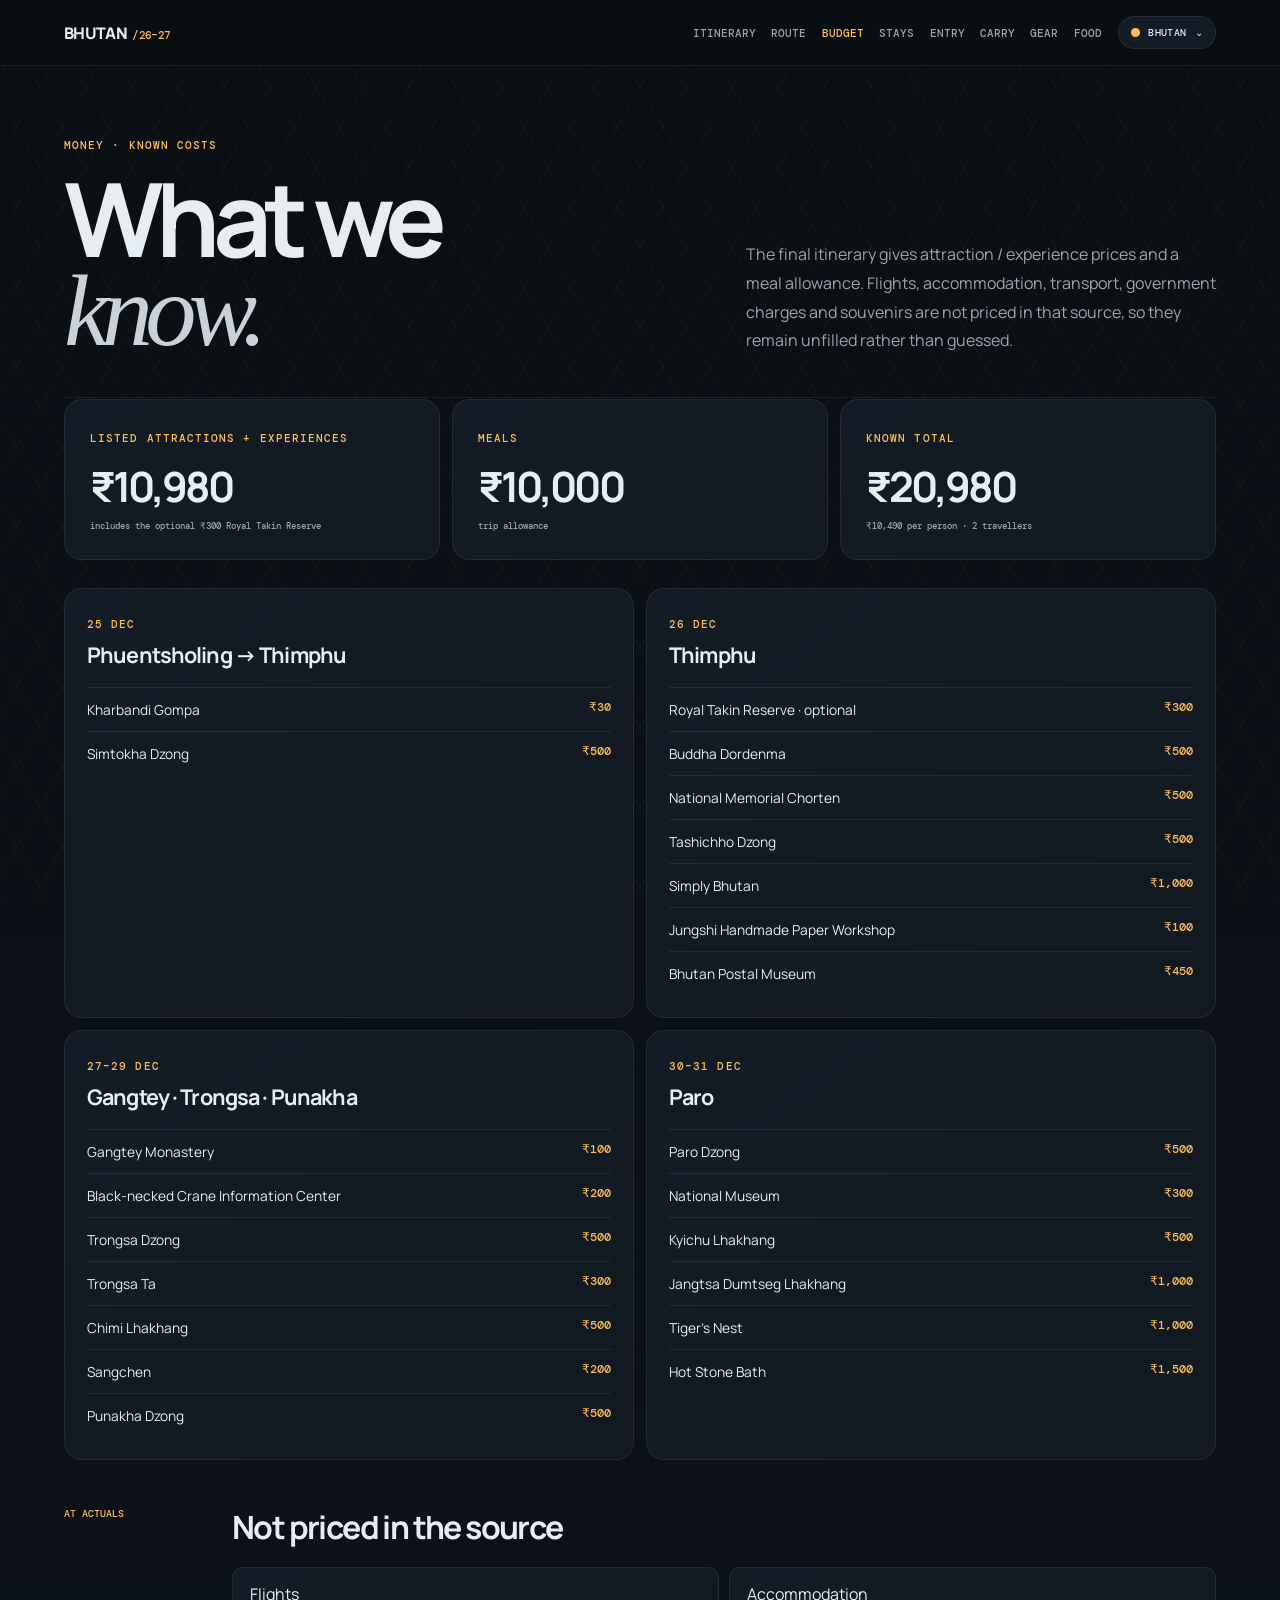
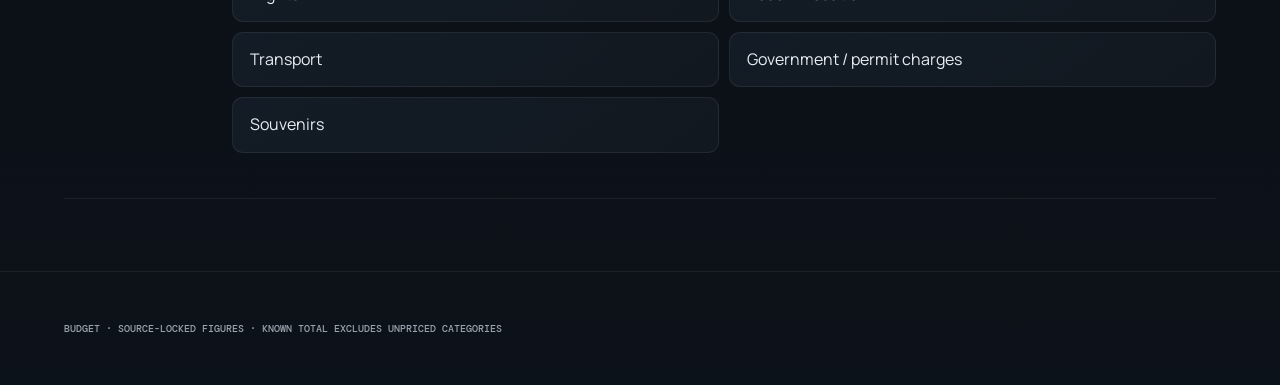
==== budget.html @ 04b207ae "Fix theme controller and consolidate palette styling" ====
<!doctype html><html lang="en"><head><meta charset="utf-8"><meta name="viewport" content="width=device-width,initial-scale=1"><meta name="theme-color" content="#0a0f14"><title>Budget · Bhutan</title><script>try{document.documentElement.dataset.theme=localStorage.getItem("bhutan-theme")||"bhutan"}catch(e){document.documentElement.dataset.theme="bhutan"}</script><link rel="stylesheet" href="styles.css?v=theme-fix-4">
</head>
<body><nav><a class="brand" href="index.html">BHUTAN<span>/26–27</span></a><div class="navlinks"><a href="itinerary.html">Itinerary</a><a href="route.html">Route</a><a class="active" href="budget.html">Budget</a><a href="stays.html">Stays</a><a href="permits.html">Entry</a><a href="packing.html">Carry</a><a href="gear.html">Gear</a><a href="food.html">Food</a></div><div class="theme-picker">
<button id="themeToggle" class="theme-toggle" type="button" aria-expanded="false" aria-haspopup="true" aria-controls="themeMenu"><span class="theme-dot" aria-hidden="true"></span><span id="themeLabel">Bhutan</span><span aria-hidden="true">⌄</span></button>
<div id="themeMenu" class="theme-menu" hidden>
<button class="theme-option" type="button" data-theme="bhutan" aria-pressed="true"><span class="theme-colors"><i style="background:#0a0f14"></i><i style="background:#131c26"></i><i style="background:#ffbd59"></i><i style="background:#c9d1d9"></i></span><span class="theme-option-copy"><b>Bhutan</b><small>Original charcoal · amber</small></span></button>
<button class="theme-option" type="button" data-theme="aurora" aria-pressed="false"><span class="theme-colors"><i style="background:#031517"></i><i style="background:#073b3a"></i><i style="background:#42f5d0"></i><i style="background:#78ffe2"></i></span><span class="theme-option-copy"><b>Aurora</b><small>Electric mint · luminous cyan</small></span></button>
<button class="theme-option" type="button" data-theme="forest" aria-pressed="false"><span class="theme-colors"><i style="background:#041309"></i><i style="background:#0a321c"></i><i style="background:#31ed8c"></i><i style="background:#71ffb2"></i></span><span class="theme-option-copy"><b>Forest</b><small>Emerald · vivid jade</small></span></button>
<button class="theme-option" type="button" data-theme="rose" aria-pressed="false"><span class="theme-colors"><i style="background:#160912"></i><i style="background:#321326"></i><i style="background:#ff78ad"></i><i style="background:#ff9fc5"></i></span><span class="theme-option-copy"><b>Rose</b><small>Deep plum · vibrant rose</small></span></button>
<button class="theme-option" type="button" data-theme="ocean" aria-pressed="false"><span class="theme-colors"><i style="background:#03101b"></i><i style="background:#07304a"></i><i style="background:#24d9ff"></i><i style="background:#5fe8ff"></i></span><span class="theme-option-copy"><b>Ocean</b><small>Deep blue · electric aqua</small></span></button>
<button class="theme-option" type="button" data-theme="graphite" aria-pressed="false"><span class="theme-colors"><i style="background:#0c0e11"></i><i style="background:#20242a"></i><i style="background:#e1e6ed"></i><i style="background:#aeb8c4"></i></span><span class="theme-option-copy"><b>Graphite</b><small>Silver monochrome · crisp</small></span></button>
</div></div></nav>
<main class="page-wrap"><header class="page-head"><div><div class="eyebrow">MONEY · KNOWN COSTS</div><h1>What we<br><i>know.</i></h1></div><p>The final itinerary gives attraction / experience prices and a meal allowance. Flights, accommodation, transport, government charges and souvenirs are not priced in that source, so they remain unfilled rather than guessed.</p></header>
<section class="cost-hero"><div><span class="tag">LISTED ATTRACTIONS + EXPERIENCES</span><strong>₹10,980</strong><small>includes the optional ₹300 Royal Takin Reserve</small></div><div><span class="tag">MEALS</span><strong>₹10,000</strong><small>trip allowance</small></div><div><span class="tag">KNOWN TOTAL</span><strong>₹20,980</strong><small>₹10,490 per person · 2 travellers</small></div></section>
<div class="cost-grid">
<article class="cost-group"><div class="cost-group-head"><span class="tag">25 DEC</span><h2>Phuentsholing → Thimphu</h2></div><div class="cost-row"><span>Kharbandi Gompa</span><b>₹30</b></div><div class="cost-row"><span>Simtokha Dzong</span><b>₹500</b></div></article>
<article class="cost-group"><div class="cost-group-head"><span class="tag">26 DEC</span><h2>Thimphu</h2></div><div class="cost-row"><span>Royal Takin Reserve · optional</span><b>₹300</b></div><div class="cost-row"><span>Buddha Dordenma</span><b>₹500</b></div><div class="cost-row"><span>National Memorial Chorten</span><b>₹500</b></div><div class="cost-row"><span>Tashichho Dzong</span><b>₹500</b></div><div class="cost-row"><span>Simply Bhutan</span><b>₹1,000</b></div><div class="cost-row"><span>Jungshi Handmade Paper Workshop</span><b>₹100</b></div><div class="cost-row"><span>Bhutan Postal Museum</span><b>₹450</b></div></article>
<article class="cost-group"><div class="cost-group-head"><span class="tag">27–29 DEC</span><h2>Gangtey · Trongsa · Punakha</h2></div><div class="cost-row"><span>Gangtey Monastery</span><b>₹100</b></div><div class="cost-row"><span>Black-necked Crane Information Center</span><b>₹200</b></div><div class="cost-row"><span>Trongsa Dzong</span><b>₹500</b></div><div class="cost-row"><span>Trongsa Ta</span><b>₹300</b></div><div class="cost-row"><span>Chimi Lhakhang</span><b>₹500</b></div><div class="cost-row"><span>Sangchen</span><b>₹200</b></div><div class="cost-row"><span>Punakha Dzong</span><b>₹500</b></div></article>
<article class="cost-group"><div class="cost-group-head"><span class="tag">30–31 DEC</span><h2>Paro</h2></div><div class="cost-row"><span>Paro Dzong</span><b>₹500</b></div><div class="cost-row"><span>National Museum</span><b>₹300</b></div><div class="cost-row"><span>Kyichu Lhakhang</span><b>₹500</b></div><div class="cost-row"><span>Jangtsa Dumtseg Lhakhang</span><b>₹1,000</b></div><div class="cost-row"><span>Tiger's Nest</span><b>₹1,000</b></div><div class="cost-row"><span>Hot Stone Bath</span><b>₹1,500</b></div></article>
</div>
<section class="day"><div class="dayno">AT ACTUALS</div><div><h2>Not priced in the source</h2><div class="items"><div class="item">Flights</div><div class="item">Accommodation</div><div class="item">Transport</div><div class="item">Government / permit charges</div><div class="item">Souvenirs</div></div></div></section>
</main><footer>BUDGET · SOURCE-LOCKED FIGURES · KNOWN TOTAL EXCLUDES UNPRICED CATEGORIES</footer><script src="theme.js?v=theme-fix-4"></script>
</body></html>
---- styles.css ----
@import url('https://fonts.googleapis.com/css2?family=DM+Mono:wght@400;500&family=Manrope:wght@400;500;600;700;800&display=swap');
:root{--bg:#0a0f14;--layer:#0f1620;--card:#131c26;--card2:#111820;--accent:#ffbd59;--accent-soft:rgba(255,189,89,.12);--text:#e6edf3;--muted:#9aa4af;--line:rgba(255,255,255,.07);--good:#64dc9f;--info:#64c8ff}
*{box-sizing:border-box}html{scroll-behavior:smooth}body{margin:0;color:var(--text);font-family:Manrope,system-ui,sans-serif;min-height:100vh;background:linear-gradient(180deg,#0a0f14 0%,#0c1219 100%);position:relative;overflow-x:hidden}body:before{content:"";position:fixed;inset:0;background-image:repeating-linear-gradient(60deg,rgba(255,189,89,.04) 0,rgba(255,189,89,.04) 1px,transparent 1px,transparent 40px),repeating-linear-gradient(-60deg,rgba(255,189,89,.04) 0,rgba(255,189,89,.04) 1px,transparent 1px,transparent 40px);pointer-events:none;z-index:0}
a{color:inherit;text-decoration:none}nav{position:sticky;top:0;z-index:20;height:66px;padding:0 5vw;display:flex;align-items:center;justify-content:space-between;background:rgba(10,15,20,.92);backdrop-filter:blur(16px);border-bottom:1px solid var(--line)}.brand{font-weight:800;letter-spacing:-.04em}.brand span{color:var(--accent);font:500 .68rem 'DM Mono';margin-left:5px}.navlinks{display:flex;gap:20px;font:500 .68rem 'DM Mono';text-transform:uppercase;color:var(--muted)}.navlinks a{transition:.2s}.navlinks a:hover,.navlinks a.active{color:var(--accent)}
main,footer{position:relative;z-index:1;max-width:1320px;margin:auto}.page-wrap{padding:72px 5vw}.eyebrow,.tag{font:500 .67rem 'DM Mono';letter-spacing:.1em;color:var(--accent);text-transform:uppercase}.page-head{display:flex;justify-content:space-between;gap:60px;align-items:end;padding-bottom:42px;margin-bottom:1px;border-bottom:1px solid var(--line)}.page-head h1{font-size:clamp(4rem,8vw,8.5rem);line-height:.86;letter-spacing:-.075em;margin:22px 0 0}.page-head h1 i{font-family:Georgia,serif;font-weight:400;color:#c9d1d9}.page-head p{max-width:470px;color:var(--muted);line-height:1.8;margin:0}
.home-hero{max-width:1320px;margin:auto;min-height:calc(100vh - 66px);padding:9vh 5vw 8vh;display:grid;grid-template-columns:minmax(0,1.1fr) minmax(330px,.65fr);align-items:center;gap:8vw}.home-hero h1{font-size:clamp(5rem,11vw,10.5rem);line-height:.84;letter-spacing:-.08em;margin:22px 0 28px}.home-hero h1 i{font-family:Georgia,serif;font-weight:400;color:#c9d1d9}.lede{max-width:700px;color:var(--muted);font-size:1.06rem;line-height:1.8}.actions{display:flex;gap:12px;margin:34px 0}.btn{display:inline-flex;align-items:center;justify-content:center;border:1px solid var(--line);padding:12px 17px;border-radius:99px;font:500 .68rem 'DM Mono';text-transform:uppercase;transition:.2s}.btn:hover{border-color:rgba(255,189,89,.55);color:var(--accent);box-shadow:0 0 25px rgba(255,189,89,.12)}.btn.primary{background:var(--accent);color:#0a0f14;border-color:var(--accent)}.stats{display:grid;grid-template-columns:repeat(4,1fr);border-top:1px solid var(--line);margin-top:54px}.stats div{padding:20px 10px 0 0}.stats b{display:block;font-size:1.8rem;letter-spacing:-.06em}.stats span{font:500 .58rem 'DM Mono';color:var(--muted)}.hero-card{background:linear-gradient(145deg,#131c26,#111820);border:1px solid var(--line);border-radius:22px;padding:25px;box-shadow:0 24px 70px rgba(0,0,0,.45);transform:rotate(1deg)}.hero-card-top,.hero-card-foot{display:flex;justify-content:space-between;color:var(--muted);font:500 .6rem 'DM Mono';letter-spacing:.08em}.hero-route{display:flex;align-items:center;gap:10px;margin:82px 0}.hero-node{width:76px;height:76px;border-radius:50%;display:grid;place-items:center;border:1px solid rgba(255,255,255,.12);background:#0e151d;color:var(--muted);font:500 .6rem 'DM Mono'}.hero-node.active{color:var(--accent);border-color:rgba(255,189,89,.65);box-shadow:0 0 0 8px var(--accent-soft),0 0 35px rgba(255,189,89,.08)}.hero-line{height:1px;background:var(--line);flex:1}.hero-card-foot{border-top:1px solid var(--line);padding-top:17px}
.home-dashboard{max-width:1320px;margin:auto;padding:8vh 5vw 10vh}.dash-intro{padding-bottom:28px;border-bottom:1px solid var(--line)}.dash-intro h2{font-size:clamp(3rem,6vw,6rem);line-height:.88;letter-spacing:-.07em;margin:18px 0 0}.dash-intro h2 i{font-family:Georgia,serif;font-weight:400;color:#c9d1d9}.dash-grid{display:grid;grid-template-columns:repeat(2,1fr);gap:10px;margin-top:10px}.dash-card{min-height:235px;padding:28px;background:linear-gradient(145deg,#131c26,#111820);border:1px solid var(--line);border-radius:18px;display:grid;grid-template-columns:40px 1fr 20px;gap:18px;transition:.3s}.dash-card.wide{grid-column:span 2;min-height:260px}.dash-card:hover{border-color:rgba(255,189,89,.55);box-shadow:0 0 25px rgba(255,189,89,.12),0 0 60px rgba(255,189,89,.05);transform:translateY(-3px)}.dash-index{font:500 .62rem 'DM Mono';color:var(--accent)}.dash-card h3{font-size:1.9rem;letter-spacing:-.05em;margin:12px 0 8px}.dash-card p{color:var(--muted);line-height:1.65;margin:0;max-width:560px}.dash-arrow{color:var(--muted)}.dash-card:hover .dash-arrow{color:var(--accent)}.home-fact{max-width:1320px;margin:0 auto 10vh;padding:38px 5vw;border-top:1px solid var(--line);border-bottom:1px solid var(--line);display:grid;grid-template-columns:1fr 1fr;gap:8vw;align-items:center}.home-fact h2{font-size:clamp(3rem,7vw,7rem);line-height:.88;letter-spacing:-.08em;margin:14px 0 0}.home-fact p{color:var(--muted);line-height:1.8}
.trip-ribbon{display:flex;align-items:center;gap:14px;padding:15px 0 17px;border-bottom:1px solid var(--line);font:500 .62rem 'DM Mono';color:#b6c0ca;letter-spacing:.1em}.trip-ribbon b{color:var(--accent)}.trip-ribbon em{margin-left:auto;color:#6f7b86;font-style:normal}.itinerary-day{display:grid;grid-template-columns:110px 1fr;gap:38px;padding:65px 0;border-bottom:1px solid var(--line)}.dayno{font:500 .65rem 'DM Mono';line-height:1.7;color:var(--accent);position:sticky;top:95px;height:max-content}.day-heading{display:flex;justify-content:space-between;gap:25px;align-items:flex-start;margin-bottom:25px}.day-heading h2{font-size:clamp(2.15rem,4vw,4.1rem);line-height:.92;letter-spacing:-.065em;margin:0 0 12px}.route-line{color:var(--muted);font:500 .66rem 'DM Mono';line-height:1.6}.day-marker{width:48px;height:48px;border:1px solid rgba(255,189,89,.35);border-radius:50%;display:grid;place-items:center;color:var(--accent);font:500 .62rem 'DM Mono';flex:none;background:#0e151d}.day-grid{display:grid;grid-template-columns:repeat(3,minmax(0,1fr));gap:10px}.story-card{min-height:145px;padding:20px;background:linear-gradient(145deg,#131c26,#111820);border:1px solid var(--line);border-radius:14px;transition:.25s;cursor:pointer}.story-card:hover,.story-card.is-open{border-color:rgba(255,189,89,.55);box-shadow:0 0 25px rgba(255,189,89,.12);transform:translateY(-3px)}.story-card.highlight{box-shadow:inset 0 2px 0 rgba(255,189,89,.2)}.story-top{display:flex;justify-content:space-between;gap:10px;align-items:center}.story-index{font:500 .56rem 'DM Mono';color:var(--accent)}.story-type{font:500 .52rem 'DM Mono';padding:4px 7px;border:1px solid rgba(255,255,255,.09);border-radius:99px;color:var(--muted)}.story-card h3{font-size:1rem;line-height:1.4;letter-spacing:-.02em;margin:27px 0 0;max-width:88%}.story-card:after{content:"+";float:right;margin-top:-18px;color:#64717d;font:500 .8rem 'DM Mono'}.story-card.is-open:after{content:"−";color:var(--accent)}
.story-card.is-open{background:linear-gradient(145deg,#182330,#111820)}.story-card.is-open h3{color:var(--accent)}
.map-shell{position:relative;overflow:hidden;border:1px solid var(--line);border-radius:20px;background:#0e151d;box-shadow:0 25px 70px rgba(0,0,0,.45)}#trip-map{height:650px}.map-legend{position:absolute;z-index:1000;top:14px;right:14px;display:flex;gap:13px;flex-wrap:wrap;padding:10px 12px;border:1px solid var(--line);border-radius:12px;background:rgba(10,15,20,.9);backdrop-filter:blur(10px);font:500 .6rem 'DM Mono'}.legend-dot{display:inline-block;width:8px;height:8px;border-radius:50%;margin-right:6px}.route-dot{background:var(--accent)}.india-dot{background:#ff9664}.bhutan-dot{background:#64c8ff}.map-note{margin:12px 0 34px;color:#71808d;font:500 .59rem 'DM Mono';line-height:1.7}.route-summary{padding:25px 0;border-top:1px solid var(--line)}.summary-kicker{font:500 .64rem 'DM Mono';color:var(--accent);letter-spacing:.1em;margin-bottom:11px}.summary-line{font-size:1.08rem;line-height:1.8;color:#cbd4dc}.leaflet-container{font-family:Manrope,system-ui,sans-serif}.leaflet-popup-content-wrapper,.leaflet-popup-tip{background:#131c26;color:var(--text);border:1px solid var(--line)}.leaflet-popup-content{margin:13px 15px;min-width:180px}.popup-day{color:var(--accent);font:500 .57rem 'DM Mono';margin-bottom:5px}.popup p{color:var(--muted);font-size:.75rem;line-height:1.45;margin:7px 0 0}.marker-pin{width:34px;height:34px;border-radius:50%;display:grid;place-items:center;border:2px solid #0a0f14;box-shadow:0 5px 16px rgba(0,0,0,.45);font:800 .62rem 'DM Mono'}.marker-india{background:#ff9664;color:#0a0f14}.marker-bhutan{background:var(--accent);color:#0a0f14}
.stay-grid{display:grid;grid-template-columns:repeat(2,1fr);gap:12px;margin-bottom:24px}.stay-card{padding:25px;background:linear-gradient(145deg,#131c26,#111820);border:1px solid var(--line);border-radius:18px;transition:.25s}.stay-card:hover{border-color:rgba(255,189,89,.55);box-shadow:0 0 25px rgba(255,189,89,.1)}.stay-head{display:flex;justify-content:space-between;color:var(--muted);font:500 .6rem 'DM Mono'}.stay-head span{color:var(--accent)}.stay-date{margin-top:40px;color:#70808c;font:500 .63rem 'DM Mono'}.stay-card h2{font-size:1.65rem;letter-spacing:-.04em;margin:9px 0 5px}.stay-card p{color:var(--muted);margin:0}.notice{padding:20px 22px;background:linear-gradient(145deg,#131c26,#111820);border:1px solid var(--line);border-radius:15px;color:var(--muted);line-height:1.7}.notice strong{color:var(--text)}
.food-grid{display:grid;grid-template-columns:repeat(4,1fr);gap:12px}.food-card{padding:22px;background:linear-gradient(145deg,#131c26,#111820);border:1px solid var(--line);border-radius:15px;min-height:160px;transition:.25s}.food-card:hover{border-color:rgba(255,189,89,.55);box-shadow:0 0 25px rgba(255,189,89,.1);transform:translateY(-2px)}.food-card h3{font-size:1.15rem;margin:34px 0 8px}.food-card p{color:var(--muted);line-height:1.5;margin:0}.day{display:grid;grid-template-columns:130px 1fr;gap:38px;padding:45px 0;border-bottom:1px solid var(--line)}.day h2{font-size:2rem;letter-spacing:-.05em;margin:0 0 18px}.items{display:grid;grid-template-columns:repeat(2,1fr);gap:10px}.item{padding:15px 17px;border:1px solid var(--line);background:linear-gradient(145deg,#131c26,#111820);border-radius:11px;color:#cdd5dd;line-height:1.45}.empty{padding:72px 30px;text-align:center;background:linear-gradient(145deg,#131c26,#111820);border:1px dashed rgba(255,255,255,.13);border-radius:18px}.empty h2{font-size:2.15rem;letter-spacing:-.05em;margin:13px 0}.empty p{color:var(--muted);line-height:1.7;max-width:520px;margin:auto}
footer{padding:50px 5vw;border-top:1px solid var(--line);color:#63707b;font:500 .6rem 'DM Mono'}
@media(max-width:980px){.home-hero{grid-template-columns:1fr}.hero-card{max-width:620px;width:100%;margin:auto}.day-grid{grid-template-columns:repeat(2,1fr)}.food-grid{grid-template-columns:repeat(2,1fr)}}
@media(max-width:760px){nav{height:60px;gap:14px}.navlinks{display:flex;gap:14px;flex:1;min-width:0;max-width:65vw;overflow-x:auto;white-space:nowrap;scrollbar-width:none;padding-bottom:4px}.navlinks::-webkit-scrollbar{display:none}.page-wrap{padding:52px 5vw}.page-head{display:block;padding-bottom:32px}.page-head p{margin-top:25px}.page-head h1{font-size:4rem}.home-hero{padding:7vh 5vw}.home-hero h1{font-size:4.6rem}.stats{grid-template-columns:repeat(2,1fr)}.hero-route{margin:60px 0}.hero-node{width:60px;height:60px}.dash-grid{grid-template-columns:1fr}.dash-card.wide{grid-column:auto}.home-fact{grid-template-columns:1fr;gap:25px}.trip-ribbon{flex-wrap:wrap}.trip-ribbon em{width:100%;margin-left:0}.itinerary-day,.day{grid-template-columns:1fr;gap:15px;padding:45px 0}.dayno{position:static}.day-grid,.items,.stay-grid,.food-grid{grid-template-columns:1fr}.day-heading h2{font-size:2.45rem}.map-shell{border-radius:15px}#trip-map{height:480px}.map-legend{left:12px;right:12px;top:12px}.story-card{min-height:130px}.story-card h3{font-size:1.02rem}.home-fact h2{font-size:3.5rem}}

.cost-hero{display:grid;grid-template-columns:repeat(3,1fr);gap:12px;margin:0 0 28px}.cost-hero>div{padding:25px;background:linear-gradient(145deg,#131c26,#111820);border:1px solid var(--line);border-radius:18px}.cost-hero strong{display:block;font-size:2.6rem;letter-spacing:-.07em;margin:11px 0 5px}.cost-hero small{display:block;font:500 .58rem 'DM Mono';color:var(--muted);line-height:1.6}.cost-grid{display:grid;grid-template-columns:repeat(2,1fr);gap:12px}.cost-group{background:linear-gradient(145deg,#131c26,#111820);border:1px solid var(--line);border-radius:18px;padding:22px}.cost-group-head h2{font-size:1.35rem;letter-spacing:-.04em;margin:7px 0 18px}.cost-row{display:flex;justify-content:space-between;gap:18px;padding:12px 0;border-top:1px solid rgba(255,255,255,.06);font-size:.86rem}.cost-row b{font:500 .72rem 'DM Mono';color:var(--accent);white-space:nowrap}.countdown{margin-top:25px;padding:17px 18px;border:1px solid rgba(255,189,89,.18);background:var(--accent-soft);border-radius:14px;max-width:520px}.countdown b{font-size:1.35rem;letter-spacing:-.04em}.countdown span{display:block;margin-top:4px;color:var(--muted);font:500 .58rem 'DM Mono';letter-spacing:.08em}@media(max-width:900px){.cost-hero{grid-template-columns:1fr}.cost-grid{grid-template-columns:1fr}}

/* Shared Attendance Tracker-inspired palette system */
:root{--layer:#0f1620;--card:#131c26;--card2:#111820;--pattern:rgba(255,189,89,.04);--nav-bg:rgba(10,15,20,.92);--heading-muted:#c9d1d9;--node-bg:#0e151d;--on-accent:#0a0f14;--accent-border:rgba(255,189,89,.5);--page-bg:linear-gradient(180deg,#0a0f14 0%,#0c1219 100%)}
    html{background:var(--bg)}body{background:var(--page-bg);color:var(--text)}
    body:before{background-image:repeating-linear-gradient(60deg,var(--pattern) 0,var(--pattern) 1px,transparent 1px,transparent 40px),repeating-linear-gradient(-60deg,var(--pattern) 0,var(--pattern) 1px,transparent 1px,transparent 40px)}
    nav{background:var(--nav-bg);border-bottom-color:var(--line);gap:clamp(10px,1.3vw,20px)}
    .navlinks{margin-left:auto;gap:clamp(10px,1.2vw,18px);flex:0 1 auto;min-width:0}
    .page-head h1 i,.home-hero h1 i,.dash-intro h2 i{color:var(--heading-muted)}
    .hero-card,.dash-card,.story-card,.stay-card,.food-card,.cost-group,.cost-hero>div,.gear-group,.progress-wrap,.item,.notice,.empty{background:linear-gradient(145deg,var(--card),var(--card2));border-color:var(--line);color:var(--text)}
    .story-card.is-open{background:linear-gradient(145deg,var(--card),var(--card2))}
    .hero-card-top,.hero-card-foot,.trip-ribbon{color:var(--muted)}
    .hero-card-foot,.trip-ribbon,.day,.itinerary-day,.page-head,.dash-intro,.home-fact,.route-summary,.stats{border-color:var(--line)}
    .hero-node{background:var(--node-bg);border-color:var(--line);color:var(--muted)}
    .hero-node.active{color:var(--accent);border-color:var(--accent);box-shadow:0 0 0 8px var(--accent-soft),0 0 35px var(--accent-soft)}
    .day-marker{background:var(--card);border-color:var(--line);color:var(--accent)}
    .btn.primary{background:var(--accent);color:var(--on-accent);border-color:var(--accent)}
    .btn:hover{border-color:var(--accent-border);color:var(--accent);box-shadow:0 0 25px var(--accent-soft)}
    .dash-card:hover,.story-card:hover,.story-card.is-open,.stay-card:hover,.food-card:hover{border-color:var(--accent-border);box-shadow:0 0 25px var(--accent-soft)}
    .story-card.is-open h3{color:var(--accent)}.story-type{border-color:var(--line);color:var(--muted)}
    .empty{border-color:var(--accent-border)}.gear-note{border-color:var(--accent-border);background:var(--accent-soft);color:var(--muted)}
    .gear-note strong,.notice strong{color:var(--text)}.progress-fill{background:var(--accent)}
    .map-note,footer{color:var(--muted)}
    .leaflet-popup-content-wrapper,.leaflet-popup-tip{background:var(--card);color:var(--text);border-color:var(--line)}
    .leaflet-popup-content{color:var(--text)}.gear-row input:checked{background:var(--accent);border-color:var(--accent)}.gear-row input:checked:after{color:var(--on-accent)}
    .theme-picker{position:relative;z-index:30;flex:0 0 auto}
    .theme-toggle{display:flex;align-items:center;gap:8px;border:1px solid var(--line);border-radius:99px;padding:9px 12px;background:var(--card);color:var(--text);font:500 .62rem 'DM Mono';letter-spacing:.04em;text-transform:uppercase;cursor:pointer;white-space:nowrap;transition:border-color .2s,background .2s}
    .theme-toggle:hover,.theme-toggle[aria-expanded="true"]{border-color:var(--accent-border);background:var(--card2)}
    .theme-dot{width:9px;height:9px;flex:0 0 auto;border-radius:50%;background:var(--accent);box-shadow:0 0 10px var(--accent-soft)}
    .theme-menu{position:absolute;right:0;top:calc(100% + 9px);z-index:50;width:285px;padding:8px;background:var(--layer);border:1px solid var(--line);border-radius:16px;box-shadow:0 18px 55px rgba(0,0,0,.42)}
    .theme-menu[hidden]{display:none}
    .theme-option{appearance:none;-webkit-appearance:none;width:100%;display:flex;align-items:center;gap:11px;text-align:left;background:transparent;border:0;color:var(--text);padding:10px;border-radius:11px;cursor:pointer;font:inherit;transition:background .2s}
    .theme-option:hover,.theme-option[aria-pressed="true"]{background:var(--card2)}
    .theme-colors{display:flex;gap:4px;flex:0 0 auto}.theme-colors i{width:17px;height:17px;border-radius:5px;display:block}
    .theme-option-copy{display:block;min-width:0}.theme-option b{display:block;font-size:.78rem}.theme-option small{display:block;color:var(--muted);font-size:.65rem;line-height:1.4;margin-top:3px}
    html[data-theme="bhutan"]{--bg:#0a0f14;--layer:#0f1620;--card:#131c26;--card2:#111820;--accent:#ffbd59;--accent-soft:rgba(255,189,89,.12);--text:#e6edf3;--muted:#9aa4af;--line:rgba(255,255,255,.07);--pattern:rgba(255,189,89,.04);--nav-bg:rgba(10,15,20,.92);--heading-muted:#c9d1d9;--node-bg:#0e151d;--on-accent:#0a0f14;--accent-border:rgba(255,189,89,.5);--page-bg:linear-gradient(180deg,#0a0f14 0%,#0c1219 100%)}
    html[data-theme="aurora"]{--bg:#031517;--layer:#062423;--card:#073b3a;--card2:#0a302f;--accent:#42f5d0;--accent-soft:rgba(66,245,208,.13);--text:#effffb;--muted:#8df3dc;--line:rgba(66,245,208,.16);--pattern:rgba(66,245,208,.045);--nav-bg:rgba(3,21,23,.93);--heading-muted:#b9fff2;--node-bg:#052b2a;--on-accent:#03231e;--accent-border:rgba(66,245,208,.55);--page-bg:linear-gradient(180deg,#031517 0%,#061e20 100%)}
    html[data-theme="forest"]{--bg:#041309;--layer:#071e12;--card:#0a321c;--card2:#0b2818;--accent:#31ed8c;--accent-soft:rgba(49,237,140,.13);--text:#edfff5;--muted:#8fe8bb;--line:rgba(113,255,178,.15);--pattern:rgba(113,255,178,.04);--nav-bg:rgba(4,19,9,.94);--heading-muted:#c4f4d5;--node-bg:#062012;--on-accent:#032012;--accent-border:rgba(49,237,140,.52);--page-bg:linear-gradient(180deg,#041309 0%,#091b10 100%)}
    html[data-theme="rose"]{--bg:#160912;--layer:#24101c;--card:#321326;--card2:#28101f;--accent:#ff78ad;--accent-soft:rgba(255,120,173,.13);--text:#fff0f6;--muted:#e8a8c2;--line:rgba(255,120,173,.17);--pattern:rgba(255,120,173,.04);--nav-bg:rgba(22,9,18,.94);--heading-muted:#ffd2e3;--node-bg:#210d19;--on-accent:#300e22;--accent-border:rgba(255,120,173,.52);--page-bg:linear-gradient(180deg,#160912 0%,#21101c 100%)}
    html[data-theme="ocean"]{--bg:#03101b;--layer:#061e2d;--card:#07304a;--card2:#09283d;--accent:#24d9ff;--accent-soft:rgba(36,217,255,.13);--text:#eefcff;--muted:#8fe9f8;--line:rgba(36,217,255,.17);--pattern:rgba(36,217,255,.04);--nav-bg:rgba(3,16,27,.94);--heading-muted:#bfefff;--node-bg:#041a29;--on-accent:#032033;--accent-border:rgba(36,217,255,.52);--page-bg:linear-gradient(180deg,#03101b 0%,#071d2d 100%)}
    html[data-theme="graphite"]{--bg:#0c0e11;--layer:#181b20;--card:#20242a;--card2:#1a1d22;--accent:#e1e6ed;--accent-soft:rgba(225,230,237,.10);--text:#f0f2f5;--muted:#aeb8c4;--line:rgba(225,230,237,.12);--pattern:rgba(225,230,237,.025);--nav-bg:rgba(12,14,17,.95);--heading-muted:#d0d5dc;--node-bg:#15181d;--on-accent:#111419;--accent-border:rgba(225,230,237,.45);--page-bg:linear-gradient(180deg,#0c0e11 0%,#14171c 100%)}
    @media(min-width:761px) and (max-width:1050px){nav{padding-left:3vw;padding-right:3vw;gap:11px}.navlinks{gap:10px;font-size:.58rem}.theme-toggle{padding:8px 9px}}
    @media(max-width:760px){nav{height:auto;min-height:60px;display:grid;grid-template-columns:minmax(0,1fr) auto;grid-template-rows:auto auto;align-content:center;gap:10px 12px;padding:11px 5vw}nav .brand{grid-row:1;grid-column:1;align-self:center}nav .theme-picker{grid-row:1;grid-column:2}nav .navlinks{grid-row:2;grid-column:1/-1;display:flex;gap:15px;width:100%;max-width:none;min-width:0;overflow-x:auto;white-space:nowrap;scrollbar-width:none;padding:2px 0 3px;margin:0;font-size:.58rem}nav .navlinks::-webkit-scrollbar{display:none}.theme-toggle{padding:8px 10px;font-size:.58rem}.theme-menu{right:0;width:min(285px,calc(100vw - 28px))}}
    @media(prefers-reduced-motion:reduce){.theme-toggle,.theme-option{transition:none!important}}
/* Surface polish to consistently mirror the Attendance Tracker cards */
.home-dashboard,.home-fact,.home-hero,.page-wrap{isolation:isolate}
.hero-card,.dash-card,.story-card,.stay-card,.food-card,.cost-group,.cost-hero>div,.gear-group,.progress-wrap,.item,.notice,.empty,.map-shell{
  background:linear-gradient(145deg,var(--card),var(--card2));
  border-color:var(--line);
  color:var(--text);
}
.story-card.is-open{background:linear-gradient(145deg,var(--card),var(--card2))}
.cost-row,.item,.gear-detail,.story-type{border-color:var(--line)}
.story-card:hover,.story-card.is-open,.dash-card:hover,.stay-card:hover,.food-card:hover{
  border-color:var(--accent-border);
  box-shadow:0 0 25px var(--accent-soft);
}
@media(prefers-reduced-motion:reduce){*{scroll-behavior:auto!important;transition:none!important}}
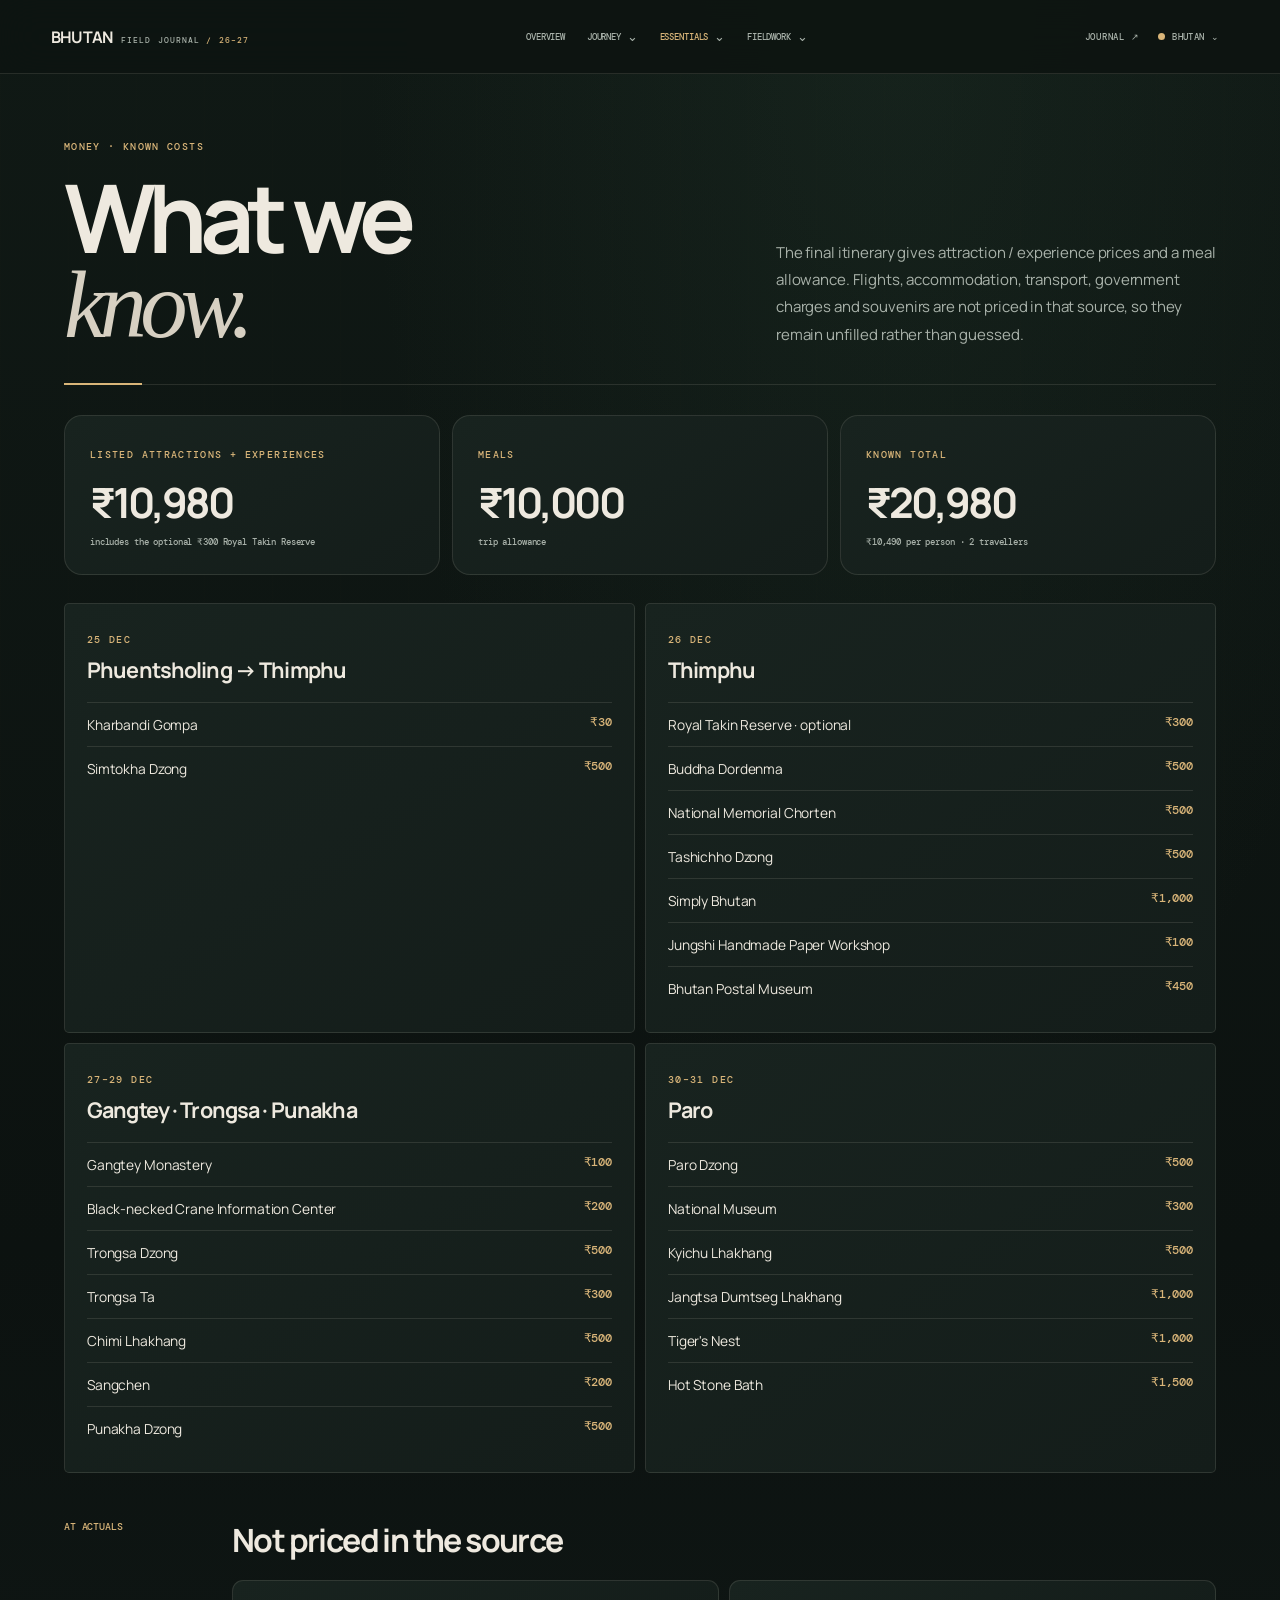
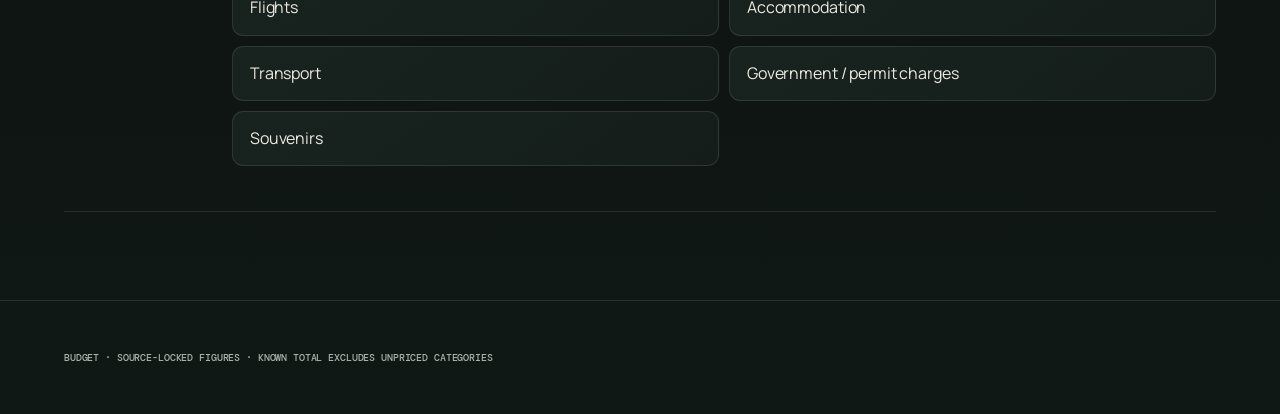
==== commit 49dd1fb3: "Refresh shared assets across all pages" ====
--- a/budget.html
+++ b/budget.html
@@ -1,15 +1,15 @@
-<!doctype html><html lang="en"><head><meta charset="utf-8"><meta name="viewport" content="width=device-width,initial-scale=1"><meta name="theme-color" content="#0a0f14"><title>Budget · Bhutan</title><script>try{document.documentElement.dataset.theme=localStorage.getItem("bhutan-theme")||"bhutan"}catch(e){document.documentElement.dataset.theme="bhutan"}</script><link rel="stylesheet" href="styles.css?v=theme-fix-4">
+<!doctype html><html lang="en"><head><meta charset="utf-8"><meta name="viewport" content="width=device-width,initial-scale=1"><meta name="theme-color" content="#0a0f14"><title>Budget · Bhutan</title><script>try{document.documentElement.dataset.theme=localStorage.getItem("bhutan-theme")||"bhutan"}catch(e){document.documentElement.dataset.theme="bhutan"}</script><link rel="stylesheet" href="styles.css?v=field-journal-1">
 </head>
-<body><nav><a class="brand" href="index.html">BHUTAN<span>/26–27</span></a><div class="navlinks"><a href="itinerary.html">Itinerary</a><a href="route.html">Route</a><a class="active" href="budget.html">Budget</a><a href="stays.html">Stays</a><a href="permits.html">Entry</a><a href="packing.html">Carry</a><a href="gear.html">Gear</a><a href="food.html">Food</a></div><div class="theme-picker">
-<button id="themeToggle" class="theme-toggle" type="button" aria-expanded="false" aria-haspopup="true" aria-controls="themeMenu"><span class="theme-dot" aria-hidden="true"></span><span id="themeLabel">Bhutan</span><span aria-hidden="true">⌄</span></button>
-<div id="themeMenu" class="theme-menu" hidden>
+<body><nav><a class="brand" href="index.html">BHUTAN<span>/26–27</span></a><div class="navlinks"><a href="itinerary.html">Itinerary</a><a href="route.html">Route</a><a class="active" href="budget.html">Budget</a><a href="stays.html">Stays</a><a href="permits.html">Entry</a><a href="packing.html">Carry</a><a href="gear.html">Gear</a><a href="food.html">Food</a></div><details id="themePicker" class="theme-picker">
+<summary id="themeToggle" class="theme-toggle" aria-expanded="false" aria-controls="themeMenu"><span class="theme-dot" aria-hidden="true"></span><span id="themeLabel">Bhutan</span><span aria-hidden="true">⌄</span></summary>
+<div id="themeMenu" class="theme-menu">
 <button class="theme-option" type="button" data-theme="bhutan" aria-pressed="true"><span class="theme-colors"><i style="background:#0a0f14"></i><i style="background:#131c26"></i><i style="background:#ffbd59"></i><i style="background:#c9d1d9"></i></span><span class="theme-option-copy"><b>Bhutan</b><small>Original charcoal · amber</small></span></button>
 <button class="theme-option" type="button" data-theme="aurora" aria-pressed="false"><span class="theme-colors"><i style="background:#031517"></i><i style="background:#073b3a"></i><i style="background:#42f5d0"></i><i style="background:#78ffe2"></i></span><span class="theme-option-copy"><b>Aurora</b><small>Electric mint · luminous cyan</small></span></button>
 <button class="theme-option" type="button" data-theme="forest" aria-pressed="false"><span class="theme-colors"><i style="background:#041309"></i><i style="background:#0a321c"></i><i style="background:#31ed8c"></i><i style="background:#71ffb2"></i></span><span class="theme-option-copy"><b>Forest</b><small>Emerald · vivid jade</small></span></button>
 <button class="theme-option" type="button" data-theme="rose" aria-pressed="false"><span class="theme-colors"><i style="background:#160912"></i><i style="background:#321326"></i><i style="background:#ff78ad"></i><i style="background:#ff9fc5"></i></span><span class="theme-option-copy"><b>Rose</b><small>Deep plum · vibrant rose</small></span></button>
 <button class="theme-option" type="button" data-theme="ocean" aria-pressed="false"><span class="theme-colors"><i style="background:#03101b"></i><i style="background:#07304a"></i><i style="background:#24d9ff"></i><i style="background:#5fe8ff"></i></span><span class="theme-option-copy"><b>Ocean</b><small>Deep blue · electric aqua</small></span></button>
 <button class="theme-option" type="button" data-theme="graphite" aria-pressed="false"><span class="theme-colors"><i style="background:#0c0e11"></i><i style="background:#20242a"></i><i style="background:#e1e6ed"></i><i style="background:#aeb8c4"></i></span><span class="theme-option-copy"><b>Graphite</b><small>Silver monochrome · crisp</small></span></button>
-</div></div></nav>
+</div></details></nav>
 <main class="page-wrap"><header class="page-head"><div><div class="eyebrow">MONEY · KNOWN COSTS</div><h1>What we<br><i>know.</i></h1></div><p>The final itinerary gives attraction / experience prices and a meal allowance. Flights, accommodation, transport, government charges and souvenirs are not priced in that source, so they remain unfilled rather than guessed.</p></header>
 <section class="cost-hero"><div><span class="tag">LISTED ATTRACTIONS + EXPERIENCES</span><strong>₹10,980</strong><small>includes the optional ₹300 Royal Takin Reserve</small></div><div><span class="tag">MEALS</span><strong>₹10,000</strong><small>trip allowance</small></div><div><span class="tag">KNOWN TOTAL</span><strong>₹20,980</strong><small>₹10,490 per person · 2 travellers</small></div></section>
 <div class="cost-grid">
@@ -19,5 +19,5 @@
 <article class="cost-group"><div class="cost-group-head"><span class="tag">30–31 DEC</span><h2>Paro</h2></div><div class="cost-row"><span>Paro Dzong</span><b>₹500</b></div><div class="cost-row"><span>National Museum</span><b>₹300</b></div><div class="cost-row"><span>Kyichu Lhakhang</span><b>₹500</b></div><div class="cost-row"><span>Jangtsa Dumtseg Lhakhang</span><b>₹1,000</b></div><div class="cost-row"><span>Tiger's Nest</span><b>₹1,000</b></div><div class="cost-row"><span>Hot Stone Bath</span><b>₹1,500</b></div></article>
 </div>
 <section class="day"><div class="dayno">AT ACTUALS</div><div><h2>Not priced in the source</h2><div class="items"><div class="item">Flights</div><div class="item">Accommodation</div><div class="item">Transport</div><div class="item">Government / permit charges</div><div class="item">Souvenirs</div></div></div></section>
-</main><footer>BUDGET · SOURCE-LOCKED FIGURES · KNOWN TOTAL EXCLUDES UNPRICED CATEGORIES</footer><script src="theme.js?v=theme-fix-4"></script>
+</main><footer>BUDGET · SOURCE-LOCKED FIGURES · KNOWN TOTAL EXCLUDES UNPRICED CATEGORIES</footer><script src="theme.js?v=field-journal-1"></script>
 </body></html>
--- a/styles.css
+++ b/styles.css
@@ -72,3 +72,185 @@
   box-shadow:0 0 25px var(--accent-soft);
 }
 @media(prefers-reduced-motion:reduce){*{scroll-behavior:auto!important;transition:none!important}}
+
+/* Native details dropdown: opening the palette must not depend on JavaScript */
+.theme-picker{position:relative;z-index:30;flex:0 0 auto}
+.theme-picker>summary{list-style:none}
+.theme-picker>summary::-webkit-details-marker{display:none}
+.theme-picker:not([open])>.theme-menu{display:none}
+.theme-picker[open]>.theme-toggle{border-color:var(--accent-border);background:var(--card2)}
+.theme-picker[open]>.theme-toggle:focus-visible{outline:2px solid var(--accent);outline-offset:3px}
+
+/* BHUTAN FIELD JOURNAL — shared editorial system */
+:root{--radius-editorial:5px}
+html[data-theme="bhutan"]{--bg:#101915;--layer:#101916;--card:#18231f;--card2:#141d1a;--accent:#d9b579;--accent-soft:rgba(217,181,121,.13);--text:#eee9df;--muted:#a9b2aa;--line:rgba(228,221,204,.12);--pattern:rgba(217,181,121,.028);--nav-bg:rgba(13,21,18,.94);--heading-muted:#d7d0c2;--node-bg:#101916;--on-accent:#121a16;--accent-border:rgba(217,181,121,.48);--page-bg:radial-gradient(ellipse at 70% 0%,rgba(54,88,68,.16),transparent 42%),linear-gradient(180deg,#101915 0%,#0c1210 62%,#101816 100%)}
+body{background:var(--page-bg);letter-spacing:-.008em}
+body:before{background-image:repeating-linear-gradient(90deg,var(--pattern) 0,var(--pattern) 1px,transparent 1px,transparent 68px);opacity:.36}
+h1,h2,h3{text-wrap:balance}
+main,footer{max-width:1440px}
+.page-wrap{max-width:1440px;padding-top:66px;padding-bottom:88px}
+.page-head{position:relative;gap:8vw;padding-bottom:36px;margin-bottom:30px;border-bottom:1px solid var(--line)}
+.page-head:after{content:"";position:absolute;bottom:-1px;left:0;width:78px;height:2px;background:var(--accent)}
+.page-head h1{font-size:clamp(3.6rem,7.4vw,7.6rem);line-height:.89;letter-spacing:-.08em}
+.page-head h1 i,.home-hero h1 i,.dash-intro h2 i,.home-fact h2 i{font-family:Georgia,"Times New Roman",serif;font-weight:400;letter-spacing:-.07em}
+.page-head p{font-size:.94rem;max-width:440px}
+.eyebrow,.tag{letter-spacing:.14em;font-size:.61rem}
+.site-nav{position:sticky;top:0;z-index:25;height:auto;min-height:74px;padding:0 clamp(18px,4vw,62px);display:flex;gap:24px;align-items:center;justify-content:space-between;background:var(--nav-bg);border-bottom:1px solid var(--line);backdrop-filter:blur(18px)}
+.site-nav .brand{display:flex;align-items:baseline;gap:9px;white-space:nowrap;flex:0 0 auto}
+.site-nav .brand strong{font-size:1rem;letter-spacing:-.055em}
+.site-nav .brand span{margin:0;color:var(--muted);font-size:.53rem;letter-spacing:.13em}
+.site-nav .brand span i{font-style:normal;color:var(--accent)}
+.site-nav .navlinks{display:flex;align-items:center;justify-content:center;gap:clamp(12px,1.7vw,24px);margin:0;min-width:0;overflow:visible;max-width:none;color:var(--muted);font-size:.59rem}
+.site-nav .navlinks>a,.nav-group>summary{padding:8px 0;white-space:nowrap;cursor:pointer;transition:color .18s}
+.site-nav .navlinks a:hover,.site-nav .navlinks a.active,.nav-group>summary.active{color:var(--accent)}
+.nav-group{position:relative;flex:0 0 auto}
+.nav-group>summary{list-style:none;display:flex;align-items:center;gap:6px}
+.nav-group>summary::-webkit-details-marker{display:none}
+.nav-group>summary span{font-size:.8rem;color:var(--muted);transition:transform .18s}
+.nav-group[open]>summary span{transform:rotate(180deg)}
+.nav-menu{position:absolute;z-index:45;top:calc(100% + 14px);left:-15px;width:225px;padding:7px;border:1px solid var(--line);border-radius:8px;background:var(--layer);box-shadow:0 24px 60px rgba(0,0,0,.42)}
+.nav-menu a{display:flex;flex-direction:column;gap:3px;padding:12px;border-radius:5px;font-size:.72rem;color:var(--text)}
+.nav-menu a:hover,.nav-menu a.active{background:var(--card2);color:var(--accent)}
+.nav-menu small{font-size:.62rem;color:var(--muted);font-family:Manrope,system-ui,sans-serif;text-transform:none;letter-spacing:0}
+.nav-actions{display:flex;gap:10px;align-items:center;flex:0 0 auto}
+.journal-shortcut{font:500 .57rem 'DM Mono';text-transform:uppercase;letter-spacing:.08em;color:var(--muted);padding:9px 0;white-space:nowrap}
+.journal-shortcut:hover{color:var(--accent)}
+.site-nav .theme-toggle{border-color:transparent;background:transparent;padding:7px 8px;font-size:.55rem;color:var(--muted);gap:7px}
+.site-nav .theme-toggle:hover,.site-nav .theme-picker[open] .theme-toggle{border-color:var(--line);background:var(--card2);color:var(--text)}
+.site-nav .theme-dot{width:7px;height:7px;box-shadow:none}
+.site-nav .theme-menu{top:calc(100% + 12px);background:var(--layer)}
+.site-footer{max-width:1440px;width:100%;padding:26px clamp(20px,5vw,72px);display:flex;flex-wrap:wrap;justify-content:space-between;gap:12px;border-top:1px solid var(--line);font-size:.55rem;letter-spacing:.1em}
+.home-hero{position:relative;max-width:1440px;min-height:calc(89vh - 74px);padding:9vh clamp(24px,5vw,72px) 8vh;grid-template-columns:minmax(0,1.05fr) minmax(300px,.82fr);gap:6vw;isolation:isolate}
+.home-hero:before{content:"";position:absolute;z-index:-1;right:0;top:8%;bottom:10%;width:54%;border-radius:5px;background:linear-gradient(90deg,var(--bg) 0%,rgba(10,18,14,.25) 44%,rgba(10,18,14,.1) 100%),linear-gradient(0deg,rgba(10,18,14,.78),transparent 55%),url("https://images.unsplash.com/photo-1464822759023-fed622ff2c3b?auto=format&fit=crop&w=1500&q=85") center/cover;opacity:.52;filter:saturate(.68)}
+.home-hero h1{font-size:clamp(4.8rem,9.8vw,9.5rem);line-height:.84;max-width:820px;margin:28px 0}
+.lede{max-width:600px;font-size:1rem;line-height:1.9}
+.actions{display:flex;gap:10px;flex-wrap:wrap;margin:28px 0}
+.btn{border:1px solid var(--line);border-radius:5px;padding:12px 15px;font-size:.59rem;letter-spacing:.08em;transition:background .2s,border-color .2s,transform .2s}
+.btn:hover{transform:translateY(-1px);border-color:var(--accent-border)}
+.btn.primary{border-color:var(--accent);background:var(--accent);color:var(--on-accent)}
+.countdown{max-width:440px;margin-top:23px;padding:15px 17px;border:1px solid var(--line);border-left:2px solid var(--accent);border-radius:0;background:rgba(13,21,18,.45)}
+.countdown b{font-size:1.22rem}.countdown span{font-size:.53rem;letter-spacing:.13em}
+.stats{margin-top:42px;border-top-color:var(--line)}
+.stats b{font-size:1.7rem}.stats span{font-size:.52rem;letter-spacing:.07em}
+.hero-card{position:relative;padding:24px;border-radius:5px;border-color:rgba(232,224,208,.22);background:linear-gradient(145deg,rgba(17,27,22,.88),rgba(10,16,13,.88));box-shadow:0 28px 90px rgba(0,0,0,.3);transform:rotate(.6deg);backdrop-filter:blur(7px)}
+.hero-card-top,.hero-card-foot{font-size:.54rem;letter-spacing:.12em}
+.hero-route{margin:66px 0;gap:8px}
+.hero-node{width:69px;height:69px;letter-spacing:.08em;font-size:.54rem}
+.hero-line{background:linear-gradient(90deg,var(--accent-border),var(--line))}
+.hero-card-caption{border-top:1px solid var(--line);margin-top:15px;padding-top:13px;color:var(--muted);font:italic .86rem Georgia,serif}
+.home-dashboard{max-width:1440px;padding:8vh clamp(24px,5vw,72px) 10vh}
+.dash-intro{padding-bottom:24px}
+.dash-intro h2{font-size:clamp(3rem,6vw,5.5rem);line-height:.92}
+.dash-grid{gap:12px;margin-top:15px}
+.dash-card{position:relative;min-height:205px;padding:25px;background:linear-gradient(145deg,var(--card),var(--card2));border-radius:5px;grid-template-columns:28px minmax(0,1fr) 18px;gap:15px;box-shadow:none}
+.dash-card.wide{min-height:225px}
+.dash-card:hover{transform:translateY(-2px);box-shadow:0 20px 44px rgba(0,0,0,.15)}
+.dash-card h3{font-size:1.65rem;margin:12px 0 9px;letter-spacing:-.055em}
+.dash-card p{font-size:.83rem;line-height:1.7}
+.home-fact{max-width:1440px;margin:0 auto 8vh;padding:40px clamp(24px,5vw,72px);gap:7vw}
+.home-fact h2{font-size:clamp(3rem,6.4vw,6.1rem)}
+.home-fact p{font-size:.96rem;line-height:1.9;max-width:590px}
+.mode-switcher{max-width:1296px;margin:0 auto;padding:54px clamp(24px,5vw,72px);display:grid;grid-template-columns:minmax(0,.8fr) minmax(0,1.2fr);gap:6vw;border-top:1px solid var(--line);border-bottom:1px solid var(--line);align-items:start}
+.mode-intro h2{font-size:clamp(2.6rem,4.4vw,4.4rem);line-height:.95;letter-spacing:-.07em;margin:15px 0}
+.mode-intro h2 i{font:italic 400 1em Georgia,serif;color:var(--heading-muted)}
+.mode-intro p{color:var(--muted);line-height:1.8;font-size:.88rem;max-width:360px}
+.mode-tabs{display:flex;gap:6px;border-bottom:1px solid var(--line);padding-bottom:10px;margin-bottom:8px}
+.mode-tabs button,.map-controls button{background:transparent;color:var(--muted);border:1px solid transparent;border-radius:99px;padding:10px 13px;cursor:pointer;font:500 .57rem 'DM Mono';letter-spacing:.06em;text-transform:uppercase}
+.mode-tabs button[aria-selected="true"],.map-controls button.is-active{background:var(--accent-soft);color:var(--accent);border-color:var(--accent-border)}
+.mode-panel[hidden]{display:none!important}
+.mode-status{display:grid;grid-template-columns:32px minmax(0,1fr) 22px;gap:13px;align-items:start;padding:18px 0;border-bottom:1px solid var(--line)}
+.status-mark{font:500 .58rem 'DM Mono';color:var(--accent);padding-top:4px}
+.mode-status b{font-size:.88rem}.mode-status p{margin:5px 0 0;color:var(--muted);font-size:.77rem;line-height:1.65}
+.mode-status>a{color:var(--accent)}
+.field-quick-grid{display:grid;grid-template-columns:repeat(2,minmax(0,1fr));gap:8px}
+.field-quick-grid>a{display:flex;flex-direction:column;gap:7px;min-height:115px;padding:15px;border:1px solid var(--line);background:var(--card2);border-radius:4px;transition:border-color .2s,transform .2s}
+.field-quick-grid>a:hover{border-color:var(--accent-border);transform:translateY(-2px)}
+.field-quick-grid span{font:500 .52rem 'DM Mono';color:var(--accent);letter-spacing:.1em}
+.field-quick-grid b{font-size:.92rem}.field-quick-grid small{font-size:.7rem;line-height:1.5;color:var(--muted)}
+.field-reminder{margin:14px 0 0;color:var(--muted);font-size:.72rem;line-height:1.65}
+.map-controls{display:flex;align-items:center;gap:7px;flex-wrap:wrap;margin:24px 0 12px}
+.map-controls span{flex-basis:100%;font-size:.68rem;color:var(--muted);line-height:1.6;padding-left:4px}
+.map-shell{border-radius:5px}#trip-map{height:620px}
+.trip-ribbon{border-top:1px solid var(--line);margin:0 0 26px}
+.itinerary-day{gap:32px}.day-grid{gap:9px}
+.story-card{border-radius:5px;min-height:139px;padding:18px}
+.story-card h3{font-size:.92rem;max-width:90%;line-height:1.5;margin-top:25px}
+.stay-grid,.food-grid,.cost-grid{gap:10px}
+.stay-card,.food-card,.cost-group{border-radius:5px}
+.day,.itinerary-day{border-bottom-color:var(--line)}
+.journal-layout{display:grid;grid-template-columns:minmax(240px,.65fr) minmax(0,1.35fr);gap:24px;align-items:start}
+.journal-aside{position:sticky;top:112px;padding:27px;background:linear-gradient(155deg,var(--card),var(--card2));border:1px solid var(--line);border-radius:5px}
+.paper-kicker{font:500 .58rem 'DM Mono';color:var(--accent);letter-spacing:.14em}
+.journal-big-number{font-size:6rem;font-weight:800;letter-spacing:-.1em;line-height:1;margin:34px 0 12px}
+.journal-big-number span{font:italic 400 1.25rem Georgia,serif;color:var(--heading-muted);letter-spacing:-.04em;margin-left:10px}
+.journal-aside>p{font-size:.82rem;line-height:1.8;color:var(--muted)}
+.journal-prompts{margin-top:32px;padding-top:20px;border-top:1px solid var(--line)}
+.journal-prompts>span{font:500 .55rem 'DM Mono';color:var(--accent);letter-spacing:.1em}
+.journal-prompts p{font:italic .9rem Georgia,serif;color:var(--heading-muted);line-height:1.5;margin:12px 0}
+.local-note{border-top:1px solid var(--line);padding-top:16px;margin-top:24px;color:var(--muted);font-size:.68rem;line-height:1.7}
+.journal-editor{min-width:0;background:linear-gradient(155deg,var(--card),var(--card2));border:1px solid var(--line);border-radius:5px;padding:clamp(18px,3vw,32px)}
+.editor-head,.entry-list-head,.section-title-row{display:flex;justify-content:space-between;align-items:flex-end;gap:20px}
+.editor-head h2,.section-title-row h2{font-size:clamp(1.8rem,3.2vw,3rem);letter-spacing:-.06em;margin:8px 0 0}
+.saved-state{font:500 .55rem 'DM Mono';color:var(--muted);text-transform:uppercase;letter-spacing:.08em}
+.journal-day-picker{display:flex;justify-content:space-between;align-items:center;gap:15px;padding:19px 0;margin:12px 0;border-bottom:1px solid var(--line);color:var(--muted);font-size:.78rem}
+.journal-day-picker select,.journal-field input,.journal-field textarea{width:100%;background:var(--bg);color:var(--text);border:1px solid var(--line);border-radius:4px;padding:13px 14px;font:400 .82rem Manrope,system-ui,sans-serif;outline:none}
+.journal-day-picker select{max-width:270px}
+.journal-field{display:flex;flex-direction:column;gap:9px;margin:16px 0}
+.journal-field>span{font:500 .59rem 'DM Mono';letter-spacing:.09em;text-transform:uppercase;color:var(--accent)}
+.journal-field input:focus,.journal-field textarea:focus,.journal-day-picker select:focus{border-color:var(--accent-border);box-shadow:0 0 0 2px var(--accent-soft)}
+.journal-field textarea{resize:vertical;line-height:1.7;min-height:90px}
+.journal-field input::placeholder,.journal-field textarea::placeholder{color:var(--muted);opacity:.72}
+.journal-two-col{display:grid;grid-template-columns:1fr 1fr;gap:14px}
+.journal-actions{display:flex;gap:8px;flex-wrap:wrap;margin:22px 0 8px}
+.journal-entry-list{padding-top:28px;margin-top:28px;border-top:1px solid var(--line)}
+.entry-list-head{align-items:center;margin-bottom:10px}.entry-list-head>span:last-child{font:500 .57rem 'DM Mono';color:var(--muted)}
+.journal-entry-link{width:100%;display:grid;grid-template-columns:150px minmax(0,1fr) 20px;text-align:left;gap:14px;padding:13px 3px;border:0;border-bottom:1px solid var(--line);background:transparent;color:var(--text);cursor:pointer;align-items:center}
+.journal-entry-link span{font:500 .55rem 'DM Mono';color:var(--muted)}.journal-entry-link b{font-size:.77rem;overflow-wrap:anywhere}.journal-entry-link i{color:var(--accent);font-style:normal}
+.journal-empty{color:var(--muted);font-size:.76rem}
+.film-cover{position:relative;display:grid;grid-template-columns:minmax(0,1fr) 150px;gap:25px;align-items:end;min-height:340px;padding:clamp(24px,5vw,54px);background:linear-gradient(110deg,rgba(10,16,13,.96) 0%,rgba(10,16,13,.73) 50%,rgba(10,16,13,.24) 100%),url("https://images.unsplash.com/photo-1464822759023-fed622ff2c3b?auto=format&fit=crop&w=1800&q=85") center 54%/cover;border:1px solid var(--line);border-radius:5px;overflow:hidden}
+.film-cover-copy h2{font-size:clamp(3.4rem,8vw,7rem);line-height:.85;letter-spacing:-.09em;margin:20px 0}
+.film-cover-copy h2 i{font:italic 400 1em Georgia,serif;color:#e1d5bd}
+.film-cover-copy>p{max-width:450px;color:#d0d4cc;font-size:.9rem;line-height:1.8}
+.film-specs{display:flex;gap:28px;margin-top:34px;flex-wrap:wrap}
+.film-specs span{display:flex;flex-direction:column;gap:5px}.film-specs b{font-size:1.6rem;letter-spacing:-.05em;color:#f0e6d3}.film-specs small{font:500 .52rem 'DM Mono';letter-spacing:.1em;color:#c5c9c0}
+.film-cover-stamp{align-self:start;justify-self:end;padding:12px;border:1px solid rgba(239,230,211,.45);font:500 .56rem 'DM Mono';color:#f0e6d3;letter-spacing:.12em;line-height:1.6;transform:rotate(5deg)}
+.film-cover-stamp i{font:italic 1.3rem Georgia,serif}
+.film-setup{display:grid;grid-template-columns:1fr 1fr;gap:30px;margin:46px 0 60px}
+.setup-copy h2{font-size:clamp(2.4rem,4vw,4rem);line-height:.95;letter-spacing:-.07em;margin:16px 0}
+.setup-copy h2 i{font:italic 400 1em Georgia,serif;color:var(--heading-muted)}
+.setup-copy p,.reels-section .section-title-row>p{color:var(--muted);font-size:.87rem;line-height:1.85;max-width:520px}
+.setup-card{border:1px solid var(--line);padding:23px;background:var(--card2);border-radius:5px}
+.setup-card h3{font-size:1.25rem;margin:10px 0}
+.setup-card ol{padding-left:20px;color:var(--muted);font-size:.77rem;line-height:1.8}.setup-card li{padding:4px 0}
+.film-shot-section{border-top:1px solid var(--line);padding-top:38px}
+.section-title-row{margin-bottom:20px}.shot-progress{width:190px;flex:0 0 auto}
+.shot-progress strong{font-size:1.1rem;letter-spacing:-.03em}.shot-progress>span{display:block;color:var(--muted);font-size:.57rem;margin-top:3px}
+.shot-progress .progress-track{height:3px;margin-top:9px;background:var(--line)}.shot-progress .progress-fill{background:var(--accent)}
+.shot-toolbar{display:flex;gap:7px;flex-wrap:wrap;margin:18px 0 23px}
+.shot-toolbar button{background:transparent;color:var(--muted);border:1px solid var(--line);border-radius:99px;padding:9px 12px;cursor:pointer;font:500 .57rem 'DM Mono';letter-spacing:.06em;text-transform:uppercase}
+.shot-toolbar button.is-active{border-color:var(--accent-border);background:var(--accent-soft);color:var(--accent)}
+.shot-groups{display:grid;grid-template-columns:repeat(2,minmax(0,1fr));gap:12px}
+.shot-group{padding:21px;background:linear-gradient(150deg,var(--card),var(--card2));border:1px solid var(--line);border-radius:5px;min-width:0}
+.shot-group-head{display:grid;grid-template-columns:28px minmax(0,1fr);gap:12px;padding-bottom:15px;border-bottom:1px solid var(--line)}
+.shot-group-head>span{font:500 .6rem 'DM Mono';color:var(--accent);padding-top:5px}
+.shot-group-head h3{margin:0;font-size:1.25rem;letter-spacing:-.04em}.shot-group-head p{margin:5px 0 0;color:var(--muted);font-size:.7rem;line-height:1.6}
+.shot-group-head small{grid-column:2;font:500 .5rem 'DM Mono';color:var(--accent);letter-spacing:.12em}
+.shot-row{display:grid;grid-template-columns:18px minmax(0,1fr);gap:10px;align-items:start;padding:13px 0;border-bottom:1px solid var(--line)}
+.shot-row:last-child{border-bottom:0}.shot-row input{width:16px;height:16px;margin:3px 0 0;accent-color:var(--accent)}
+.shot-row span{display:flex;flex-direction:column;gap:4px;min-width:0}.shot-row b{font-size:.76rem;line-height:1.45}.shot-row small{font-size:.68rem;line-height:1.6;color:var(--muted)}
+.shot-row em{grid-column:2;font:500 .48rem 'DM Mono';letter-spacing:.08em;color:var(--accent);font-style:normal;opacity:.8}
+.shot-row[hidden],.shot-group[hidden]{display:none!important}
+.reels-section{margin:62px 0;border-top:1px solid var(--line);padding-top:36px}
+.reel-grid{display:grid;grid-template-columns:repeat(4,minmax(0,1fr));gap:10px;margin-top:24px}
+.reel-card{padding:21px;background:var(--card);border:1px solid var(--line);border-radius:5px;min-width:0}
+.reel-card>span{font:500 .51rem 'DM Mono';letter-spacing:.1em;color:var(--accent)}
+.reel-card h3{font-size:1.15rem;letter-spacing:-.04em;margin:24px 0 9px}
+.reel-card p{font-size:.75rem;line-height:1.75;color:var(--muted)}
+.reel-note{border-top:1px solid var(--line);padding-top:11px;margin-top:18px;font:500 .53rem 'DM Mono';color:var(--heading-muted);line-height:1.6}
+.film-notes{display:grid;grid-template-columns:.8fr 1.2fr;gap:35px;padding:34px 0;border-top:1px solid var(--line);align-items:start}
+.film-notes h2{font-size:clamp(2rem,3.5vw,3.2rem);letter-spacing:-.06em;line-height:.95;margin:15px 0}
+.film-notes p{font-size:.78rem;line-height:1.8;color:var(--muted)}
+@media(max-width:1180px){.site-nav{gap:16px;padding-left:22px;padding-right:22px}.site-nav .navlinks{gap:14px}.site-nav .brand span{display:none}.journal-shortcut{display:none}}
+@media(max-width:900px){.site-nav{display:grid;grid-template-columns:minmax(0,1fr) auto;gap:9px 15px;padding:12px 5vw}.site-nav .brand{grid-column:1;grid-row:1}.site-nav .nav-actions{grid-column:2;grid-row:1}.site-nav .navlinks{grid-column:1/-1;grid-row:2;justify-content:flex-start;overflow:visible;gap:20px;max-width:100%;flex-wrap:wrap}.home-hero{grid-template-columns:1fr;gap:25px;padding-top:7vh}.home-hero:before{width:70%;height:55%;top:5%;bottom:auto}.hero-card{max-width:620px;width:100%;margin:10px auto 0}.mode-switcher{grid-template-columns:1fr;gap:18px}.journal-layout{grid-template-columns:1fr}.journal-aside{position:static}.journal-prompts{display:grid;grid-template-columns:repeat(2,1fr);gap:4px 16px}.journal-prompts>span{grid-column:1/-1}.film-setup{grid-template-columns:1fr}.reel-grid{grid-template-columns:repeat(2,minmax(0,1fr))}}
+@media(max-width:600px){.site-nav{padding:10px 16px;gap:10px}.site-nav .brand strong{font-size:.9rem}.site-nav .navlinks{gap:15px;font-size:.56rem;flex-wrap:nowrap;overflow-x:auto;white-space:nowrap;scrollbar-width:none}.site-nav .navlinks::-webkit-scrollbar{display:none}.nav-group>summary,.site-nav .navlinks>a{padding:5px 0}.nav-menu{position:fixed;left:12px;right:12px;top:108px;width:auto;max-height:70vh;overflow:auto}.site-nav .theme-toggle{padding:6px 7px;font-size:.5rem}.site-nav .theme-menu{right:0;position:absolute}.page-wrap{padding:42px 18px 64px}.page-head h1{font-size:clamp(3.1rem,15vw,4.2rem)}.page-head p{font-size:.86rem}.home-hero{padding:58px 18px 54px}.home-hero h1{font-size:clamp(4rem,18vw,5.4rem)}.home-hero:before{width:100%;height:52%;right:0;top:4%;border-radius:0;opacity:.3}.stats{margin-top:28px}.hero-route{margin:46px 0}.hero-node{width:56px;height:56px;font-size:.47rem}.hero-card{padding:19px}.home-dashboard{padding:55px 18px}.dash-card,.dash-card.wide{min-height:0;padding:20px;grid-template-columns:24px minmax(0,1fr) 15px}.dash-card h3{font-size:1.35rem}.mode-switcher{padding:38px 18px;gap:20px}.mode-intro h2{font-size:2.8rem}.field-quick-grid{grid-template-columns:1fr 1fr}.field-quick-grid>a{min-height:105px;padding:12px}.mode-tabs button{padding:9px 10px;font-size:.52rem}.home-fact{padding:30px 18px;margin-bottom:5vh}.trip-ribbon{font-size:.53rem;gap:8px}.itinerary-day{padding:38px 0}.day-grid{grid-template-columns:1fr}.story-card{min-height:115px}.map-controls{gap:4px}.map-controls button{padding:8px 9px;font-size:.5rem}#trip-map{height:470px}.journal-editor,.journal-aside{padding:19px}.journal-two-col{grid-template-columns:1fr;gap:0}.journal-day-picker{align-items:flex-start;flex-direction:column}.journal-day-picker select{max-width:none}.journal-actions .btn{width:100%}.journal-entry-link{grid-template-columns:100px minmax(0,1fr) 12px;gap:8px}.film-cover{grid-template-columns:1fr 65px;gap:12px;min-height:340px;padding:22px}.film-cover-copy h2{font-size:3.65rem}.film-cover-stamp{font-size:.43rem;padding:7px}.film-specs{gap:18px}.film-specs b{font-size:1.2rem}.section-title-row{align-items:flex-start;flex-direction:column}.shot-progress{width:100%}.shot-groups,.reel-grid{grid-template-columns:1fr}.shot-group{padding:17px}.film-notes{grid-template-columns:1fr;gap:12px}.site-footer{padding:23px 18px;font-size:.5rem;display:grid;grid-template-columns:1fr}.site-footer span:not(:first-child){opacity:.75}}
+@media(prefers-reduced-motion:reduce){.mode-status>a,.field-quick-grid>a,.dash-card{transition:none!important}}
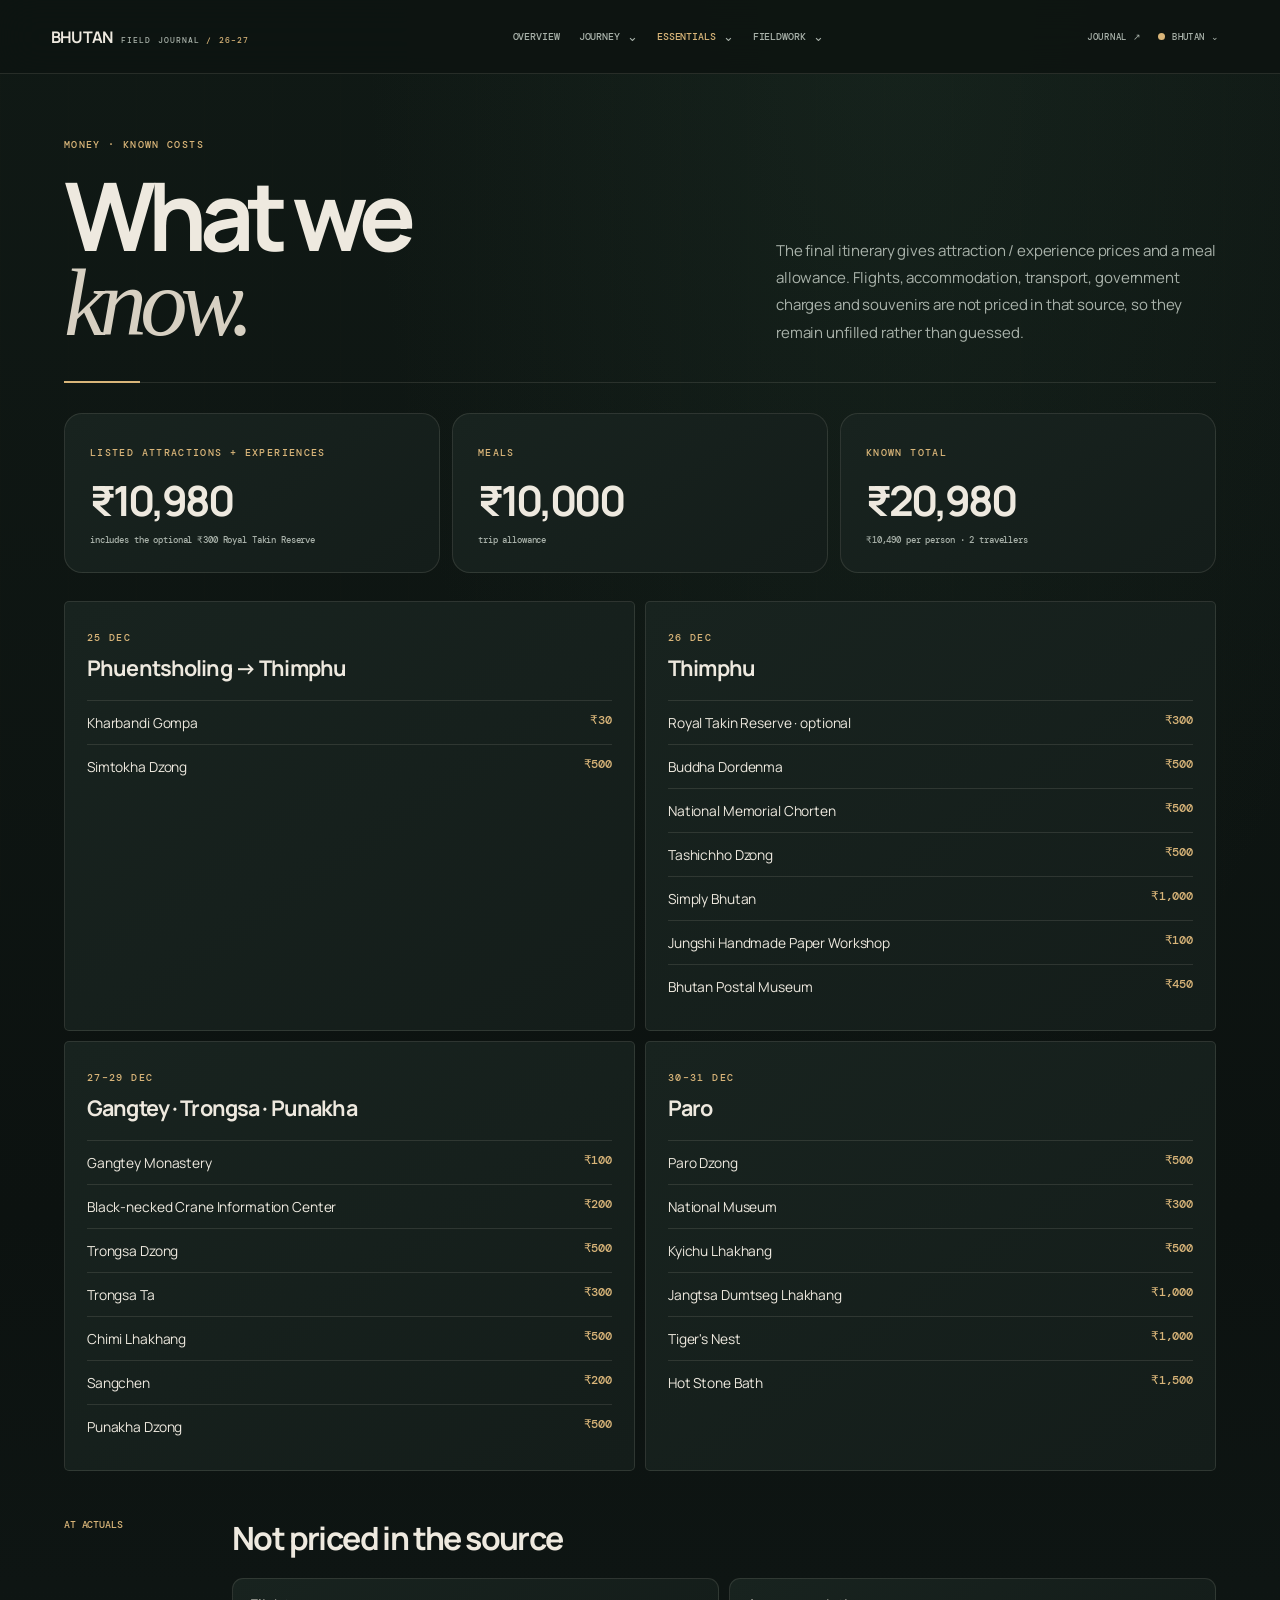
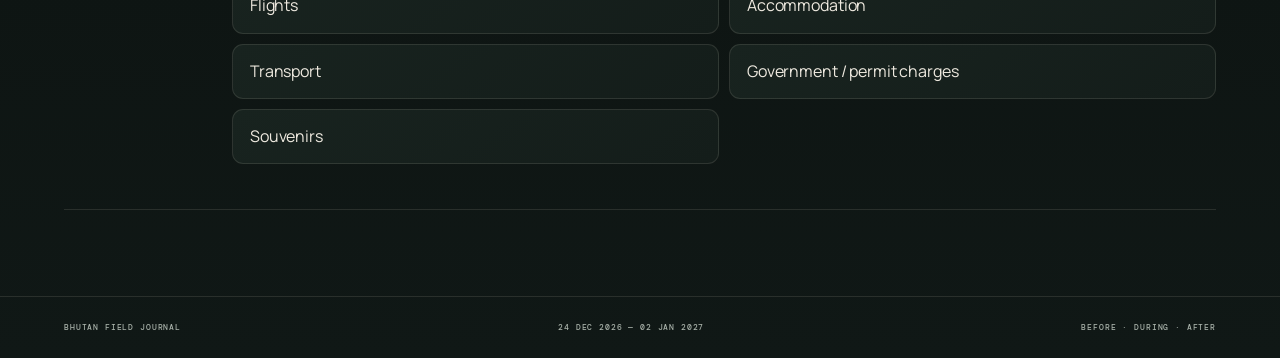
==== commit a982477f: "Apply Field Journal navigation across all pages" ====
--- a/budget.html
+++ b/budget.html
@@ -1,15 +1,17 @@
 <!doctype html><html lang="en"><head><meta charset="utf-8"><meta name="viewport" content="width=device-width,initial-scale=1"><meta name="theme-color" content="#0a0f14"><title>Budget · Bhutan</title><script>try{document.documentElement.dataset.theme=localStorage.getItem("bhutan-theme")||"bhutan"}catch(e){document.documentElement.dataset.theme="bhutan"}</script><link rel="stylesheet" href="styles.css?v=field-journal-1">
 </head>
-<body><nav><a class="brand" href="index.html">BHUTAN<span>/26–27</span></a><div class="navlinks"><a href="itinerary.html">Itinerary</a><a href="route.html">Route</a><a class="active" href="budget.html">Budget</a><a href="stays.html">Stays</a><a href="permits.html">Entry</a><a href="packing.html">Carry</a><a href="gear.html">Gear</a><a href="food.html">Food</a></div><details id="themePicker" class="theme-picker">
-<summary id="themeToggle" class="theme-toggle" aria-expanded="false" aria-controls="themeMenu"><span class="theme-dot" aria-hidden="true"></span><span id="themeLabel">Bhutan</span><span aria-hidden="true">⌄</span></summary>
-<div id="themeMenu" class="theme-menu">
-<button class="theme-option" type="button" data-theme="bhutan" aria-pressed="true"><span class="theme-colors"><i style="background:#0a0f14"></i><i style="background:#131c26"></i><i style="background:#ffbd59"></i><i style="background:#c9d1d9"></i></span><span class="theme-option-copy"><b>Bhutan</b><small>Original charcoal · amber</small></span></button>
+<body><nav class="site-nav"><a class="brand" href="index.html"><strong>BHUTAN</strong><span>FIELD JOURNAL <i>/ 26–27</i></span></a>
+<div class="navlinks" aria-label="Site sections"><a href="index.html">Overview</a><details class="nav-group"><summary>Journey <span>⌄</span></summary><div class="nav-menu"><a href="itinerary.html">Itinerary<small>Day by day</small></a><a href="route.html">Route &amp; map<small>Places and road links</small></a></div></details>
+<details class="nav-group"><summary>Essentials <span>⌄</span></summary><div class="nav-menu"><a href="budget.html">Budget<small>Known costs</small></a><a href="stays.html">Stays<small>Where we sleep</small></a><a href="permits.html">Entry<small>Border notes</small></a><a href="packing.html">Packing<small>What to carry</small></a><a href="food.html">Food<small>Things to taste</small></a></div></details>
+<details class="nav-group"><summary>Fieldwork <span>⌄</span></summary><div class="nav-menu"><a href="gear.html">Gear desk<small>Kit and backups</small></a><a href="film.html">The film<small>Shots and reels</small></a><a href="journal.html">Trip journal<small>Notes and memories</small></a></div></details></div>
+<div class="nav-actions"><a class="journal-shortcut" href="journal.html">Journal ↗</a><details id="themePicker" class="theme-picker"><summary id="themeToggle" class="theme-toggle" aria-expanded="false" aria-controls="themeMenu"><span class="theme-dot" aria-hidden="true"></span><span id="themeLabel">Bhutan</span><span>⌄</span></summary><div id="themeMenu" class="theme-menu">
+<button class="theme-option" type="button" data-theme="bhutan" aria-pressed="true"><span class="theme-colors"><i style="background:#101915"></i><i style="background:#18231f"></i><i style="background:#d9b579"></i><i style="background:#d7d0c2"></i></span><span class="theme-option-copy"><b>Bhutan</b><small>Field green · warm parchment</small></span></button>
 <button class="theme-option" type="button" data-theme="aurora" aria-pressed="false"><span class="theme-colors"><i style="background:#031517"></i><i style="background:#073b3a"></i><i style="background:#42f5d0"></i><i style="background:#78ffe2"></i></span><span class="theme-option-copy"><b>Aurora</b><small>Electric mint · luminous cyan</small></span></button>
 <button class="theme-option" type="button" data-theme="forest" aria-pressed="false"><span class="theme-colors"><i style="background:#041309"></i><i style="background:#0a321c"></i><i style="background:#31ed8c"></i><i style="background:#71ffb2"></i></span><span class="theme-option-copy"><b>Forest</b><small>Emerald · vivid jade</small></span></button>
 <button class="theme-option" type="button" data-theme="rose" aria-pressed="false"><span class="theme-colors"><i style="background:#160912"></i><i style="background:#321326"></i><i style="background:#ff78ad"></i><i style="background:#ff9fc5"></i></span><span class="theme-option-copy"><b>Rose</b><small>Deep plum · vibrant rose</small></span></button>
 <button class="theme-option" type="button" data-theme="ocean" aria-pressed="false"><span class="theme-colors"><i style="background:#03101b"></i><i style="background:#07304a"></i><i style="background:#24d9ff"></i><i style="background:#5fe8ff"></i></span><span class="theme-option-copy"><b>Ocean</b><small>Deep blue · electric aqua</small></span></button>
 <button class="theme-option" type="button" data-theme="graphite" aria-pressed="false"><span class="theme-colors"><i style="background:#0c0e11"></i><i style="background:#20242a"></i><i style="background:#e1e6ed"></i><i style="background:#aeb8c4"></i></span><span class="theme-option-copy"><b>Graphite</b><small>Silver monochrome · crisp</small></span></button>
-</div></details></nav>
+</div></details></div></nav>
 <main class="page-wrap"><header class="page-head"><div><div class="eyebrow">MONEY · KNOWN COSTS</div><h1>What we<br><i>know.</i></h1></div><p>The final itinerary gives attraction / experience prices and a meal allowance. Flights, accommodation, transport, government charges and souvenirs are not priced in that source, so they remain unfilled rather than guessed.</p></header>
 <section class="cost-hero"><div><span class="tag">LISTED ATTRACTIONS + EXPERIENCES</span><strong>₹10,980</strong><small>includes the optional ₹300 Royal Takin Reserve</small></div><div><span class="tag">MEALS</span><strong>₹10,000</strong><small>trip allowance</small></div><div><span class="tag">KNOWN TOTAL</span><strong>₹20,980</strong><small>₹10,490 per person · 2 travellers</small></div></section>
 <div class="cost-grid">
@@ -19,5 +21,5 @@
 <article class="cost-group"><div class="cost-group-head"><span class="tag">30–31 DEC</span><h2>Paro</h2></div><div class="cost-row"><span>Paro Dzong</span><b>₹500</b></div><div class="cost-row"><span>National Museum</span><b>₹300</b></div><div class="cost-row"><span>Kyichu Lhakhang</span><b>₹500</b></div><div class="cost-row"><span>Jangtsa Dumtseg Lhakhang</span><b>₹1,000</b></div><div class="cost-row"><span>Tiger's Nest</span><b>₹1,000</b></div><div class="cost-row"><span>Hot Stone Bath</span><b>₹1,500</b></div></article>
 </div>
 <section class="day"><div class="dayno">AT ACTUALS</div><div><h2>Not priced in the source</h2><div class="items"><div class="item">Flights</div><div class="item">Accommodation</div><div class="item">Transport</div><div class="item">Government / permit charges</div><div class="item">Souvenirs</div></div></div></section>
-</main><footer>BUDGET · SOURCE-LOCKED FIGURES · KNOWN TOTAL EXCLUDES UNPRICED CATEGORIES</footer><script src="theme.js?v=field-journal-1"></script>
+</main><footer class="site-footer"><span>BHUTAN FIELD JOURNAL</span><span>24 DEC 2026 — 02 JAN 2027</span><span>BEFORE · DURING · AFTER</span></footer><script src="theme.js?v=field-journal-1"></script>
 </body></html>
--- a/styles.css
+++ b/styles.css
@@ -254,3 +254,45 @@
 @media(max-width:900px){.site-nav{display:grid;grid-template-columns:minmax(0,1fr) auto;gap:9px 15px;padding:12px 5vw}.site-nav .brand{grid-column:1;grid-row:1}.site-nav .nav-actions{grid-column:2;grid-row:1}.site-nav .navlinks{grid-column:1/-1;grid-row:2;justify-content:flex-start;overflow:visible;gap:20px;max-width:100%;flex-wrap:wrap}.home-hero{grid-template-columns:1fr;gap:25px;padding-top:7vh}.home-hero:before{width:70%;height:55%;top:5%;bottom:auto}.hero-card{max-width:620px;width:100%;margin:10px auto 0}.mode-switcher{grid-template-columns:1fr;gap:18px}.journal-layout{grid-template-columns:1fr}.journal-aside{position:static}.journal-prompts{display:grid;grid-template-columns:repeat(2,1fr);gap:4px 16px}.journal-prompts>span{grid-column:1/-1}.film-setup{grid-template-columns:1fr}.reel-grid{grid-template-columns:repeat(2,minmax(0,1fr))}}
 @media(max-width:600px){.site-nav{padding:10px 16px;gap:10px}.site-nav .brand strong{font-size:.9rem}.site-nav .navlinks{gap:15px;font-size:.56rem;flex-wrap:nowrap;overflow-x:auto;white-space:nowrap;scrollbar-width:none}.site-nav .navlinks::-webkit-scrollbar{display:none}.nav-group>summary,.site-nav .navlinks>a{padding:5px 0}.nav-menu{position:fixed;left:12px;right:12px;top:108px;width:auto;max-height:70vh;overflow:auto}.site-nav .theme-toggle{padding:6px 7px;font-size:.5rem}.site-nav .theme-menu{right:0;position:absolute}.page-wrap{padding:42px 18px 64px}.page-head h1{font-size:clamp(3.1rem,15vw,4.2rem)}.page-head p{font-size:.86rem}.home-hero{padding:58px 18px 54px}.home-hero h1{font-size:clamp(4rem,18vw,5.4rem)}.home-hero:before{width:100%;height:52%;right:0;top:4%;border-radius:0;opacity:.3}.stats{margin-top:28px}.hero-route{margin:46px 0}.hero-node{width:56px;height:56px;font-size:.47rem}.hero-card{padding:19px}.home-dashboard{padding:55px 18px}.dash-card,.dash-card.wide{min-height:0;padding:20px;grid-template-columns:24px minmax(0,1fr) 15px}.dash-card h3{font-size:1.35rem}.mode-switcher{padding:38px 18px;gap:20px}.mode-intro h2{font-size:2.8rem}.field-quick-grid{grid-template-columns:1fr 1fr}.field-quick-grid>a{min-height:105px;padding:12px}.mode-tabs button{padding:9px 10px;font-size:.52rem}.home-fact{padding:30px 18px;margin-bottom:5vh}.trip-ribbon{font-size:.53rem;gap:8px}.itinerary-day{padding:38px 0}.day-grid{grid-template-columns:1fr}.story-card{min-height:115px}.map-controls{gap:4px}.map-controls button{padding:8px 9px;font-size:.5rem}#trip-map{height:470px}.journal-editor,.journal-aside{padding:19px}.journal-two-col{grid-template-columns:1fr;gap:0}.journal-day-picker{align-items:flex-start;flex-direction:column}.journal-day-picker select{max-width:none}.journal-actions .btn{width:100%}.journal-entry-link{grid-template-columns:100px minmax(0,1fr) 12px;gap:8px}.film-cover{grid-template-columns:1fr 65px;gap:12px;min-height:340px;padding:22px}.film-cover-copy h2{font-size:3.65rem}.film-cover-stamp{font-size:.43rem;padding:7px}.film-specs{gap:18px}.film-specs b{font-size:1.2rem}.section-title-row{align-items:flex-start;flex-direction:column}.shot-progress{width:100%}.shot-groups,.reel-grid{grid-template-columns:1fr}.shot-group{padding:17px}.film-notes{grid-template-columns:1fr;gap:12px}.site-footer{padding:23px 18px;font-size:.5rem;display:grid;grid-template-columns:1fr}.site-footer span:not(:first-child){opacity:.75}}
 @media(prefers-reduced-motion:reduce){.mode-status>a,.field-quick-grid>a,.dash-card{transition:none!important}}
+
+/* Bhutan Field Journal editorial system */
+html[data-theme="bhutan"]{--bg:#101915;--layer:#101916;--card:#18231f;--card2:#141d1a;--accent:#d9b579;--accent-soft:rgba(217,181,121,.13);--text:#eee9df;--muted:#a9b2aa;--line:rgba(228,221,204,.12);--pattern:rgba(217,181,121,.028);--nav-bg:rgba(13,21,18,.94);--heading-muted:#d7d0c2;--node-bg:#101916;--on-accent:#121a16;--accent-border:rgba(217,181,121,.48);--page-bg:radial-gradient(ellipse at 70% 0%,rgba(54,88,68,.16),transparent 42%),linear-gradient(180deg,#101915 0%,#0c1210 62%,#101816 100%)}
+body{background:var(--page-bg);letter-spacing:-.008em}body:before{background-image:repeating-linear-gradient(90deg,var(--pattern) 0,var(--pattern) 1px,transparent 1px,transparent 68px);opacity:.35}
+.page-wrap{max-width:1440px;padding-top:64px;padding-bottom:86px}.page-head{position:relative;gap:8vw;padding-bottom:36px;margin-bottom:30px}.page-head:after{content:"";position:absolute;bottom:-1px;left:0;width:76px;height:2px;background:var(--accent)}
+.page-head h1{font-size:clamp(3.6rem,7.4vw,7.6rem);line-height:.89;letter-spacing:-.08em}.page-head h1 i,.home-hero h1 i,.dash-intro h2 i,.home-fact h2 i{font-family:Georgia,"Times New Roman",serif;font-weight:400;letter-spacing:-.07em}
+.site-nav{height:auto;min-height:74px;padding:0 clamp(18px,4vw,62px);display:flex;gap:24px;background:var(--nav-bg);border-bottom:1px solid var(--line);backdrop-filter:blur(18px)}
+.site-nav .brand{display:flex;align-items:baseline;gap:9px;white-space:nowrap;flex:0 0 auto}.site-nav .brand strong{font-size:1rem;letter-spacing:-.055em}.site-nav .brand span{margin:0;color:var(--muted);font:500 .53rem 'DM Mono';letter-spacing:.13em}.site-nav .brand span i{font-style:normal;color:var(--accent)}
+.site-nav .navlinks{display:flex;align-items:center;justify-content:center;gap:clamp(10px,1.5vw,23px);margin:0;min-width:0;overflow:visible;max-width:none;color:var(--muted);font-size:.6rem}
+.site-nav .navlinks>a,.nav-group>summary{padding:8px 0;white-space:nowrap;cursor:pointer;transition:color .18s}.site-nav .navlinks a:hover,.site-nav .navlinks a.active,.nav-group>summary.active{color:var(--accent)}
+.nav-group{position:relative;flex:0 0 auto}.nav-group>summary{list-style:none;display:flex;align-items:center;gap:7px}.nav-group>summary::-webkit-details-marker{display:none}.nav-group>summary span{font-size:.8rem;color:var(--muted)}
+.nav-menu{position:absolute;z-index:35;top:calc(100% + 12px);left:-14px;width:220px;padding:7px;border:1px solid var(--line);border-radius:5px;background:var(--layer);box-shadow:0 24px 60px rgba(0,0,0,.42)}
+.nav-menu a{display:flex;flex-direction:column;gap:3px;padding:12px;border-radius:4px;font-size:.72rem;color:var(--text)}.nav-menu a:hover,.nav-menu a.active{background:var(--card2);color:var(--accent)}.nav-menu small{font:400 .63rem Manrope,system-ui,sans-serif;color:var(--muted);text-transform:none;letter-spacing:0}
+.nav-actions{display:flex;gap:8px;align-items:center;flex:0 0 auto}.journal-shortcut{font:500 .56rem 'DM Mono';text-transform:uppercase;letter-spacing:.08em;color:var(--muted);white-space:nowrap}.journal-shortcut:hover{color:var(--accent)}
+.site-nav .theme-toggle{border-color:transparent;background:transparent;padding:7px 8px;font-size:.54rem;color:var(--muted);gap:7px}.site-nav .theme-toggle:hover,.site-nav .theme-picker[open] .theme-toggle{border-color:var(--line);background:var(--card2);color:var(--text)}.site-nav .theme-dot{width:7px;height:7px;box-shadow:none}.site-nav .theme-menu{top:calc(100% + 10px);background:var(--layer)}
+.site-footer{max-width:1440px;width:100%;padding:25px clamp(18px,5vw,70px);display:flex;flex-wrap:wrap;justify-content:space-between;gap:12px;border-top:1px solid var(--line);font-size:.53rem;letter-spacing:.1em}
+.home-hero{max-width:1440px;min-height:calc(90vh - 74px);padding:9vh clamp(24px,5vw,72px) 8vh;grid-template-columns:minmax(0,1.05fr) minmax(300px,.82fr);gap:6vw;isolation:isolate;position:relative}
+.home-hero:before{content:"";position:absolute;z-index:-1;right:0;top:8%;bottom:10%;width:54%;border-radius:5px;background:linear-gradient(90deg,var(--bg) 0%,rgba(10,18,14,.35) 44%,rgba(10,18,14,.18) 100%),linear-gradient(0deg,rgba(10,18,14,.6),transparent 55%),url("https://images.unsplash.com/photo-1464822759023-fed622ff2c3b?auto=format&fit=crop&w=1500&q=85") center/cover;opacity:.56;filter:saturate(.62)}
+.home-hero h1{font-size:clamp(4.8rem,9.6vw,9.2rem);line-height:.84;margin:28px 0}.lede{max-width:600px;font-size:.98rem;line-height:1.9}.actions{gap:10px;flex-wrap:wrap;margin:28px 0}
+.btn{border-radius:5px;padding:12px 15px;font-size:.58rem;letter-spacing:.08em}.btn.primary{background:var(--accent);color:var(--on-accent);border-color:var(--accent)}.btn:hover{transform:translateY(-1px);border-color:var(--accent-border)}
+.countdown{max-width:440px;margin-top:23px;padding:15px 17px;border:1px solid var(--line);border-left:2px solid var(--accent);border-radius:0;background:rgba(13,21,18,.45)}.countdown b{font-size:1.22rem}.countdown span{font-size:.53rem;letter-spacing:.13em}.stats{margin-top:42px;border-top-color:var(--line)}.stats b{font-size:1.7rem}.stats span{font-size:.52rem;letter-spacing:.07em}
+.hero-card{padding:24px;border-radius:5px;border-color:rgba(232,224,208,.22);background:linear-gradient(145deg,rgba(24,35,31,.9),rgba(14,22,18,.92));box-shadow:0 28px 90px rgba(0,0,0,.3);transform:rotate(.6deg);backdrop-filter:blur(7px)}
+.hero-card-top,.hero-card-foot{font-size:.54rem;letter-spacing:.12em}.hero-route{margin:66px 0;gap:8px}.hero-node{width:69px;height:69px;font-size:.54rem}.hero-card-caption{border-top:1px solid var(--line);margin-top:15px;padding-top:13px;color:var(--muted);font:italic .86rem Georgia,serif}
+.home-dashboard{max-width:1440px;padding:8vh clamp(24px,5vw,72px) 10vh}.dash-intro h2{font-size:clamp(3rem,6vw,5.5rem);line-height:.92}.dash-grid{gap:12px;margin-top:15px}.dash-card{min-height:205px;padding:25px;border-radius:5px;grid-template-columns:28px minmax(0,1fr) 18px;gap:15px;box-shadow:none}.dash-card.wide{min-height:225px}.dash-card h3{font-size:1.65rem;margin:12px 0 9px;letter-spacing:-.055em}.dash-card p{font-size:.83rem;line-height:1.7}
+.mode-switcher{max-width:1296px;margin:0 auto;padding:52px clamp(24px,5vw,72px);display:grid;grid-template-columns:minmax(0,.8fr) minmax(0,1.2fr);gap:6vw;border-block:1px solid var(--line)}.mode-intro h2{font-size:clamp(2.6rem,4.4vw,4.4rem);line-height:.95;letter-spacing:-.07em;margin:15px 0}.mode-intro h2 i{font:italic 400 1em Georgia,serif;color:var(--heading-muted)}.mode-intro p{color:var(--muted);line-height:1.8;font-size:.88rem;max-width:360px}
+.mode-tabs{display:flex;gap:6px;border-bottom:1px solid var(--line);padding-bottom:10px;margin-bottom:8px}.mode-tabs button,.map-controls button{background:transparent;color:var(--muted);border:1px solid transparent;border-radius:99px;padding:10px 13px;cursor:pointer;font:500 .56rem 'DM Mono';letter-spacing:.06em;text-transform:uppercase}.mode-tabs button[aria-selected="true"],.map-controls button.is-active{background:var(--accent-soft);color:var(--accent);border-color:var(--accent-border)}
+.mode-panel[hidden]{display:none!important}.mode-status{display:grid;grid-template-columns:32px minmax(0,1fr) 22px;gap:13px;align-items:start;padding:18px 0;border-bottom:1px solid var(--line)}.status-mark{font:500 .58rem 'DM Mono';color:var(--accent);padding-top:4px}.mode-status b{font-size:.88rem}.mode-status p{margin:5px 0 0;color:var(--muted);font-size:.77rem;line-height:1.65}.mode-status>a{color:var(--accent)}
+.field-quick-grid{display:grid;grid-template-columns:repeat(2,minmax(0,1fr));gap:8px}.field-quick-grid>a{display:flex;flex-direction:column;gap:7px;min-height:115px;padding:15px;border:1px solid var(--line);background:var(--card2);border-radius:4px}.field-quick-grid>a:hover{border-color:var(--accent-border)}.field-quick-grid span{font:500 .52rem 'DM Mono';color:var(--accent);letter-spacing:.1em}.field-quick-grid b{font-size:.92rem}.field-quick-grid small{font-size:.7rem;line-height:1.5;color:var(--muted)}.field-reminder{margin:14px 0 0;color:var(--muted);font-size:.72rem;line-height:1.65}
+.map-controls{display:flex;align-items:center;gap:7px;flex-wrap:wrap;margin:24px 0 12px}.map-controls span{flex-basis:100%;font-size:.68rem;color:var(--muted);line-height:1.6;padding-left:4px}.map-shell{border-radius:5px}#trip-map{height:620px}.leaflet-tile{filter:saturate(.74) hue-rotate(8deg)}
+.trip-ribbon{border-top:1px solid var(--line);margin:0 0 26px}.itinerary-day{gap:32px}.day-grid{gap:9px}.story-card{border-radius:5px;min-height:139px;padding:18px}.story-card h3{font-size:.92rem;max-width:90%;line-height:1.5;margin-top:25px}
+.journal-layout{display:grid;grid-template-columns:minmax(230px,.65fr) minmax(0,1.35fr);gap:24px;align-items:start}.journal-aside{position:sticky;top:112px;padding:27px;background:linear-gradient(155deg,var(--card),var(--card2));border:1px solid var(--line);border-radius:5px}.paper-kicker{font:500 .58rem 'DM Mono';color:var(--accent);letter-spacing:.14em}.journal-big-number{font-size:6rem;font-weight:800;letter-spacing:-.1em;line-height:1;margin:34px 0 12px}.journal-big-number span{font:italic 400 1.25rem Georgia,serif;color:var(--heading-muted);letter-spacing:-.04em;margin-left:10px}.journal-aside>p{font-size:.82rem;line-height:1.8;color:var(--muted)}.journal-prompts{margin-top:32px;padding-top:20px;border-top:1px solid var(--line)}.journal-prompts>span{font:500 .55rem 'DM Mono';color:var(--accent);letter-spacing:.1em}.journal-prompts p{font:italic .9rem Georgia,serif;color:var(--heading-muted);line-height:1.5;margin:12px 0}.local-note{border-top:1px solid var(--line);padding-top:16px;margin-top:24px;color:var(--muted);font-size:.68rem;line-height:1.7}
+.journal-editor{min-width:0;background:linear-gradient(155deg,var(--card),var(--card2));border:1px solid var(--line);border-radius:5px;padding:clamp(18px,3vw,32px)}.editor-head,.entry-list-head,.section-title-row{display:flex;justify-content:space-between;align-items:flex-end;gap:20px}.editor-head h2,.section-title-row h2{font-size:clamp(1.8rem,3.2vw,3rem);letter-spacing:-.06em;margin:8px 0 0}.saved-state{font:500 .55rem 'DM Mono';color:var(--muted);text-transform:uppercase;letter-spacing:.08em}
+.journal-day-picker{display:flex;justify-content:space-between;align-items:center;gap:15px;padding:19px 0;margin:12px 0;border-bottom:1px solid var(--line);color:var(--muted);font-size:.78rem}.journal-day-picker select,.journal-field input,.journal-field textarea{width:100%;background:var(--bg);color:var(--text);border:1px solid var(--line);border-radius:4px;padding:13px 14px;font:400 .82rem Manrope,system-ui,sans-serif;outline:none}.journal-day-picker select{max-width:260px}.journal-field{display:flex;flex-direction:column;gap:9px;margin:16px 0}.journal-field>span{font:500 .59rem 'DM Mono';letter-spacing:.09em;text-transform:uppercase;color:var(--accent)}.journal-field input:focus,.journal-field textarea:focus,.journal-day-picker select:focus{border-color:var(--accent-border);box-shadow:0 0 0 2px var(--accent-soft)}.journal-field textarea{resize:vertical;line-height:1.7;min-height:90px}.journal-field input::placeholder,.journal-field textarea::placeholder{color:var(--muted);opacity:.72}.journal-two-col{display:grid;grid-template-columns:1fr 1fr;gap:14px}.journal-actions{display:flex;gap:8px;flex-wrap:wrap;margin:22px 0 8px}.journal-entry-list{padding-top:28px;margin-top:28px;border-top:1px solid var(--line)}.entry-list-head{align-items:center;margin-bottom:10px}.entry-list-head>span:last-child{font:500 .57rem 'DM Mono';color:var(--muted)}.journal-entry-link{width:100%;display:grid;grid-template-columns:150px minmax(0,1fr) 20px;text-align:left;gap:14px;padding:13px 3px;border:0;border-bottom:1px solid var(--line);background:transparent;color:var(--text);cursor:pointer;align-items:center}.journal-entry-link span{font:500 .55rem 'DM Mono';color:var(--muted)}.journal-entry-link b{font-size:.77rem;overflow-wrap:anywhere}.journal-entry-link i{color:var(--accent);font-style:normal}.journal-empty{color:var(--muted);font-size:.76rem}
+.film-cover{position:relative;display:grid;grid-template-columns:minmax(0,1fr) 130px;gap:25px;align-items:end;min-height:345px;padding:clamp(24px,5vw,54px);background:linear-gradient(110deg,rgba(10,16,13,.96),rgba(10,16,13,.73) 50%,rgba(10,16,13,.24)),url("https://images.unsplash.com/photo-1464822759023-fed622ff2c3b?auto=format&fit=crop&w=1800&q=85") center 54%/cover;border:1px solid var(--line);border-radius:5px;overflow:hidden}.film-cover-copy h2{font-size:clamp(3.4rem,8vw,7rem);line-height:.85;letter-spacing:-.09em;margin:20px 0}.film-cover-copy h2 i{font:italic 400 1em Georgia,serif;color:#e1d5bd}.film-cover-copy>p{max-width:450px;color:#d0d4cc;font-size:.9rem;line-height:1.8}.film-specs{display:flex;gap:28px;margin-top:34px;flex-wrap:wrap}.film-specs span{display:flex;flex-direction:column;gap:5px}.film-specs b{font-size:1.6rem;letter-spacing:-.05em;color:#f0e6d3}.film-specs small{font:500 .52rem 'DM Mono';letter-spacing:.1em;color:#c5c9c0}.film-cover-stamp{align-self:start;justify-self:end;padding:12px;border:1px solid rgba(239,230,211,.45);font:500 .56rem 'DM Mono';color:#f0e6d3;letter-spacing:.12em;line-height:1.6;transform:rotate(5deg)}.film-cover-stamp i{font:italic 1.3rem Georgia,serif}
+.film-setup{display:grid;grid-template-columns:1fr 1fr;gap:30px;margin:46px 0 60px}.setup-copy h2{font-size:clamp(2.4rem,4vw,4rem);line-height:.95;letter-spacing:-.07em;margin:16px 0}.setup-copy h2 i{font:italic 400 1em Georgia,serif;color:var(--heading-muted)}.setup-copy p,.reels-section .section-title-row>p{color:var(--muted);font-size:.87rem;line-height:1.85;max-width:520px}.setup-card{border:1px solid var(--line);padding:23px;background:var(--card2);border-radius:5px}.setup-card h3{font-size:1.25rem;margin:10px 0}.setup-card ol{padding-left:20px;color:var(--muted);font-size:.77rem;line-height:1.8}.setup-card li{padding:4px 0}
+.film-shot-section{border-top:1px solid var(--line);padding-top:38px}.section-title-row{margin-bottom:20px}.shot-progress{width:190px;flex:0 0 auto}.shot-progress strong{font-size:1.1rem;letter-spacing:-.03em}.shot-progress>span{display:block;color:var(--muted);font-size:.57rem;margin-top:3px}.shot-progress .progress-track{height:3px;margin-top:9px;background:var(--line)}.shot-progress .progress-fill{background:var(--accent)}.shot-toolbar{display:flex;gap:7px;flex-wrap:wrap;margin:18px 0 23px}.shot-toolbar .btn{border-color:var(--line);padding:9px 12px}.shot-toolbar .btn.is-active{border-color:var(--accent-border);background:var(--accent-soft);color:var(--accent)}
+.shot-groups{display:grid;grid-template-columns:repeat(2,minmax(0,1fr));gap:12px}.shot-group{padding:21px;background:linear-gradient(150deg,var(--card),var(--card2));border:1px solid var(--line);border-radius:5px;min-width:0}.shot-group-head{display:grid;grid-template-columns:28px minmax(0,1fr);gap:12px;padding-bottom:15px;border-bottom:1px solid var(--line)}.shot-group-head>span{font:500 .6rem 'DM Mono';color:var(--accent);padding-top:5px}.shot-group-head h3{margin:0;font-size:1.25rem;letter-spacing:-.04em}.shot-group-head p{margin:5px 0 0;color:var(--muted);font-size:.7rem;line-height:1.6}.shot-group-head small{grid-column:2;font:500 .5rem 'DM Mono';color:var(--accent);letter-spacing:.12em}.shot-row{display:grid;grid-template-columns:18px minmax(0,1fr);gap:10px;align-items:start;padding:13px 0;border-bottom:1px solid var(--line)}.shot-row:last-child{border-bottom:0}.shot-row input{width:16px;height:16px;margin:3px 0 0;accent-color:var(--accent)}.shot-row span{display:flex;flex-direction:column;gap:4px;min-width:0}.shot-row b{font-size:.76rem;line-height:1.45}.shot-row small{font-size:.68rem;line-height:1.6;color:var(--muted)}.shot-row em{grid-column:2;font:500 .48rem 'DM Mono';letter-spacing:.08em;color:var(--accent);font-style:normal;opacity:.8}.shot-row[hidden],.shot-group[hidden]{display:none!important}
+.reels-section{margin:62px 0;border-top:1px solid var(--line);padding-top:36px}.reel-grid{display:grid;grid-template-columns:repeat(4,minmax(0,1fr));gap:10px;margin-top:24px}.reel-card{padding:21px;background:var(--card);border:1px solid var(--line);border-radius:5px}.reel-card>span{font:500 .51rem 'DM Mono';letter-spacing:.1em;color:var(--accent)}.reel-card h3{font-size:1.15rem;letter-spacing:-.04em;margin:24px 0 9px}.reel-card p{font-size:.75rem;line-height:1.75;color:var(--muted)}.reel-note{border-top:1px solid var(--line);padding-top:11px;margin-top:18px;font:500 .53rem 'DM Mono';color:var(--heading-muted);line-height:1.6}.film-notes{display:grid;grid-template-columns:.8fr 1.2fr;gap:35px;padding:34px 0;border-top:1px solid var(--line);align-items:start}.film-notes h2{font-size:clamp(2rem,3.5vw,3.2rem);letter-spacing:-.06em;line-height:.95;margin:15px 0}.film-notes p{font-size:.78rem;line-height:1.8;color:var(--muted)}
+@media(max-width:1120px){.site-nav{gap:15px;padding-left:24px;padding-right:24px}.site-nav .navlinks{gap:12px}.site-nav .brand span{display:none}.journal-shortcut{display:none}}
+@media(max-width:900px){.site-nav{display:grid;grid-template-columns:minmax(0,1fr) auto;gap:9px 15px;padding:12px 5vw}.site-nav .brand{grid-column:1;grid-row:1}.site-nav .nav-actions{grid-column:2;grid-row:1}.site-nav .navlinks{grid-column:1/-1;grid-row:2;justify-content:flex-start;overflow:visible;gap:20px;max-width:100%;flex-wrap:wrap}.home-hero{grid-template-columns:1fr;gap:25px;padding-top:7vh}.home-hero:before{width:70%;height:55%;top:5%;bottom:auto}.hero-card{max-width:620px;width:100%;margin:10px auto 0}.mode-switcher{grid-template-columns:1fr;gap:18px}.journal-layout{grid-template-columns:1fr}.journal-aside{position:static}.journal-prompts{display:grid;grid-template-columns:repeat(2,1fr);gap:4px 16px}.journal-prompts>span{grid-column:1/-1}.film-setup{grid-template-columns:1fr}.reel-grid{grid-template-columns:repeat(2,minmax(0,1fr))}}
+@media(max-width:600px){.site-nav{padding:10px 16px;gap:10px}.site-nav .brand strong{font-size:.9rem}.site-nav .navlinks{gap:15px;font-size:.56rem;flex-wrap:nowrap;overflow-x:auto;white-space:nowrap;scrollbar-width:none}.site-nav .navlinks::-webkit-scrollbar{display:none}.nav-group>summary,.site-nav .navlinks>a{padding:5px 0}.nav-menu{position:fixed;left:12px;right:12px;top:108px;width:auto;max-height:70vh;overflow:auto}.site-nav .theme-toggle{padding:6px 7px;font-size:.5rem}.site-nav .theme-menu{right:0;position:absolute}.page-wrap{padding:42px 18px 64px}.page-head h1{font-size:clamp(3.1rem,15vw,4.2rem)}.page-head p{font-size:.86rem}.home-hero{padding:58px 18px 54px}.home-hero h1{font-size:clamp(4rem,18vw,5.4rem)}.home-hero:before{width:100%;height:52%;right:0;top:4%;border-radius:0;opacity:.3}.stats{margin-top:28px}.hero-route{margin:46px 0}.hero-node{width:56px;height:56px;font-size:.47rem}.hero-card{padding:19px}.home-dashboard{padding:55px 18px}.dash-card,.dash-card.wide{min-height:0;padding:20px;grid-template-columns:24px minmax(0,1fr) 15px}.dash-card h3{font-size:1.35rem}.mode-switcher{padding:38px 18px;gap:20px}.mode-intro h2{font-size:2.8rem}.field-quick-grid{grid-template-columns:1fr 1fr}.field-quick-grid>a{min-height:105px;padding:12px}.mode-tabs button{padding:9px 10px;font-size:.52rem}.home-fact{padding:30px 18px;margin-bottom:5vh}.trip-ribbon{font-size:.53rem;gap:8px}.itinerary-day{padding:38px 0}.day-grid{grid-template-columns:1fr}.story-card{min-height:115px}.map-controls{gap:4px}.map-controls button{padding:8px 9px;font-size:.5rem}#trip-map{height:470px}.journal-editor,.journal-aside{padding:19px}.journal-two-col{grid-template-columns:1fr;gap:0}.journal-day-picker{align-items:flex-start;flex-direction:column}.journal-day-picker select{max-width:none}.journal-actions .btn{width:100%}.journal-entry-link{grid-template-columns:95px minmax(0,1fr) 12px;gap:8px}.film-cover{grid-template-columns:1fr 58px;gap:12px;min-height:335px;padding:22px}.film-cover-copy h2{font-size:3.65rem}.film-cover-stamp{font-size:.43rem;padding:7px}.film-specs{gap:18px}.film-specs b{font-size:1.2rem}.section-title-row{align-items:flex-start;flex-direction:column}.shot-progress{width:100%}.shot-groups,.reel-grid{grid-template-columns:1fr}.shot-group{padding:17px}.film-notes{grid-template-columns:1fr;gap:12px}.site-footer{padding:23px 18px;font-size:.5rem;display:grid;grid-template-columns:1fr}}
+@media(prefers-reduced-motion:reduce){.mode-status>a,.field-quick-grid>a,.dash-card{transition:none!important}}
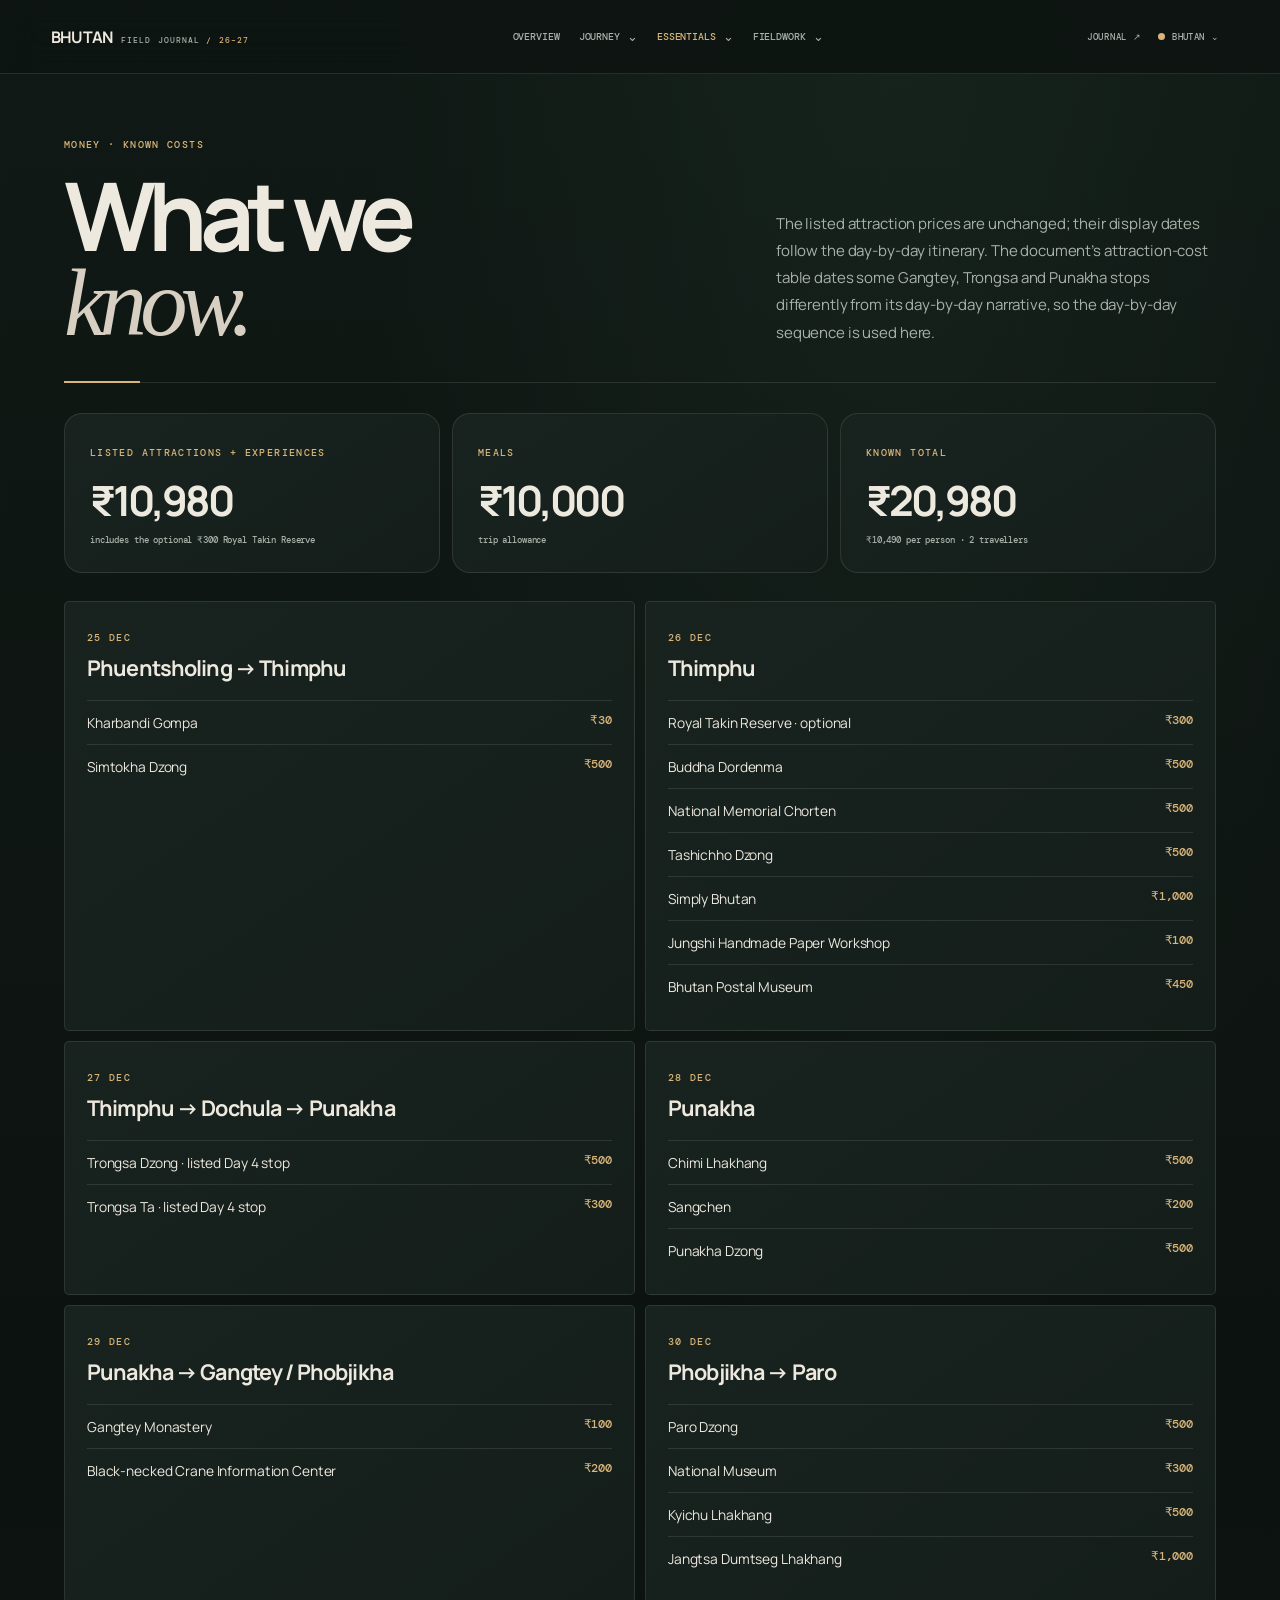
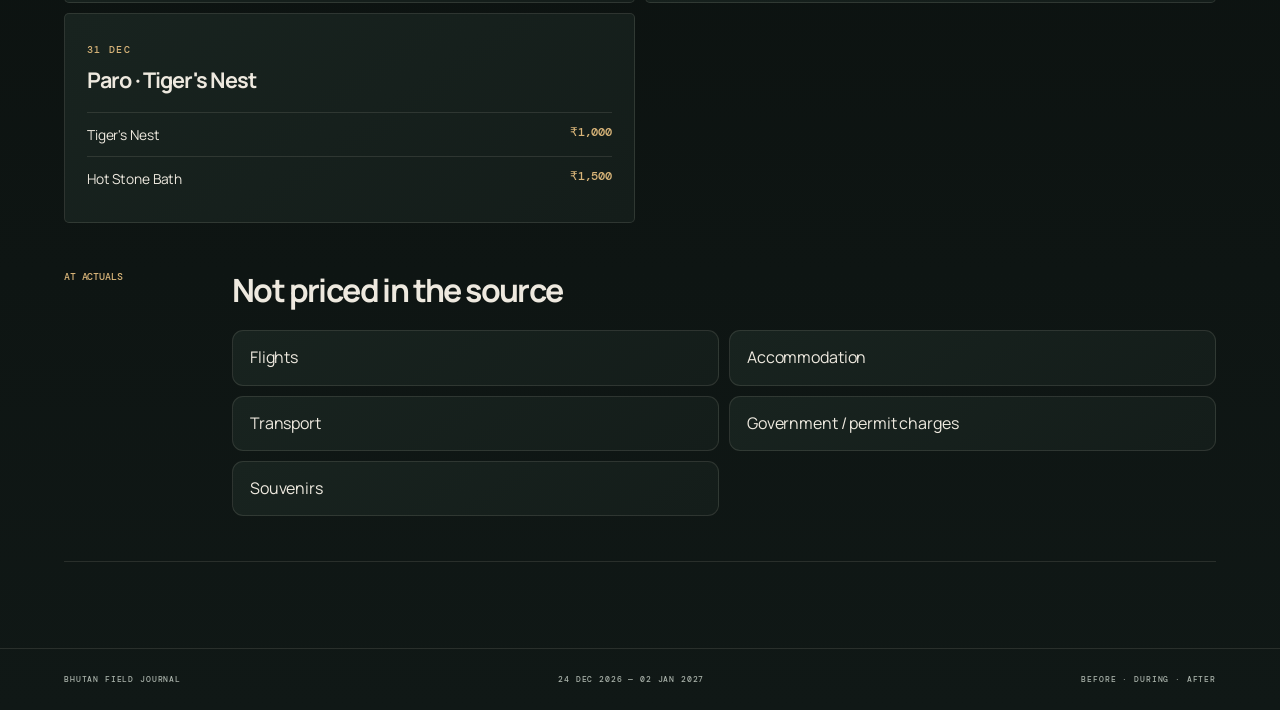
==== commit a13f0d97: "Sync route and itinerary details with final day-by-day plan" ====
--- a/budget.html
+++ b/budget.html
@@ -1,4 +1,4 @@
-<!doctype html><html lang="en"><head><meta charset="utf-8"><meta name="viewport" content="width=device-width,initial-scale=1"><meta name="theme-color" content="#0a0f14"><title>Budget · Bhutan</title><script>try{document.documentElement.dataset.theme=localStorage.getItem("bhutan-theme")||"bhutan"}catch(e){document.documentElement.dataset.theme="bhutan"}</script><link rel="stylesheet" href="styles.css?v=field-journal-1">
+<!doctype html><html lang="en"><head><meta charset="utf-8"><meta name="viewport" content="width=device-width,initial-scale=1"><meta name="theme-color" content="#0a0f14"><title>Budget · Bhutan</title><script>try{document.documentElement.dataset.theme=localStorage.getItem("bhutan-theme")||"bhutan"}catch(e){document.documentElement.dataset.theme="bhutan"}</script><link rel="stylesheet" href="styles.css?v=field-journal-2">
 </head>
 <body><nav class="site-nav"><a class="brand" href="index.html"><strong>BHUTAN</strong><span>FIELD JOURNAL <i>/ 26–27</i></span></a>
 <div class="navlinks" aria-label="Site sections"><a href="index.html">Overview</a><details class="nav-group"><summary>Journey <span>⌄</span></summary><div class="nav-menu"><a href="itinerary.html">Itinerary<small>Day by day</small></a><a href="route.html">Route &amp; map<small>Places and road links</small></a></div></details>
@@ -12,14 +12,17 @@
 <button class="theme-option" type="button" data-theme="ocean" aria-pressed="false"><span class="theme-colors"><i style="background:#03101b"></i><i style="background:#07304a"></i><i style="background:#24d9ff"></i><i style="background:#5fe8ff"></i></span><span class="theme-option-copy"><b>Ocean</b><small>Deep blue · electric aqua</small></span></button>
 <button class="theme-option" type="button" data-theme="graphite" aria-pressed="false"><span class="theme-colors"><i style="background:#0c0e11"></i><i style="background:#20242a"></i><i style="background:#e1e6ed"></i><i style="background:#aeb8c4"></i></span><span class="theme-option-copy"><b>Graphite</b><small>Silver monochrome · crisp</small></span></button>
 </div></details></div></nav>
-<main class="page-wrap"><header class="page-head"><div><div class="eyebrow">MONEY · KNOWN COSTS</div><h1>What we<br><i>know.</i></h1></div><p>The final itinerary gives attraction / experience prices and a meal allowance. Flights, accommodation, transport, government charges and souvenirs are not priced in that source, so they remain unfilled rather than guessed.</p></header>
+<main class="page-wrap"><header class="page-head"><div><div class="eyebrow">MONEY · KNOWN COSTS</div><h1>What we<br><i>know.</i></h1></div><p>The listed attraction prices are unchanged; their display dates follow the day-by-day itinerary. The document’s attraction-cost table dates some Gangtey, Trongsa and Punakha stops differently from its day-by-day narrative, so the day-by-day sequence is used here.</p></header>
 <section class="cost-hero"><div><span class="tag">LISTED ATTRACTIONS + EXPERIENCES</span><strong>₹10,980</strong><small>includes the optional ₹300 Royal Takin Reserve</small></div><div><span class="tag">MEALS</span><strong>₹10,000</strong><small>trip allowance</small></div><div><span class="tag">KNOWN TOTAL</span><strong>₹20,980</strong><small>₹10,490 per person · 2 travellers</small></div></section>
 <div class="cost-grid">
 <article class="cost-group"><div class="cost-group-head"><span class="tag">25 DEC</span><h2>Phuentsholing → Thimphu</h2></div><div class="cost-row"><span>Kharbandi Gompa</span><b>₹30</b></div><div class="cost-row"><span>Simtokha Dzong</span><b>₹500</b></div></article>
 <article class="cost-group"><div class="cost-group-head"><span class="tag">26 DEC</span><h2>Thimphu</h2></div><div class="cost-row"><span>Royal Takin Reserve · optional</span><b>₹300</b></div><div class="cost-row"><span>Buddha Dordenma</span><b>₹500</b></div><div class="cost-row"><span>National Memorial Chorten</span><b>₹500</b></div><div class="cost-row"><span>Tashichho Dzong</span><b>₹500</b></div><div class="cost-row"><span>Simply Bhutan</span><b>₹1,000</b></div><div class="cost-row"><span>Jungshi Handmade Paper Workshop</span><b>₹100</b></div><div class="cost-row"><span>Bhutan Postal Museum</span><b>₹450</b></div></article>
-<article class="cost-group"><div class="cost-group-head"><span class="tag">27–29 DEC</span><h2>Gangtey · Trongsa · Punakha</h2></div><div class="cost-row"><span>Gangtey Monastery</span><b>₹100</b></div><div class="cost-row"><span>Black-necked Crane Information Center</span><b>₹200</b></div><div class="cost-row"><span>Trongsa Dzong</span><b>₹500</b></div><div class="cost-row"><span>Trongsa Ta</span><b>₹300</b></div><div class="cost-row"><span>Chimi Lhakhang</span><b>₹500</b></div><div class="cost-row"><span>Sangchen</span><b>₹200</b></div><div class="cost-row"><span>Punakha Dzong</span><b>₹500</b></div></article>
-<article class="cost-group"><div class="cost-group-head"><span class="tag">30–31 DEC</span><h2>Paro</h2></div><div class="cost-row"><span>Paro Dzong</span><b>₹500</b></div><div class="cost-row"><span>National Museum</span><b>₹300</b></div><div class="cost-row"><span>Kyichu Lhakhang</span><b>₹500</b></div><div class="cost-row"><span>Jangtsa Dumtseg Lhakhang</span><b>₹1,000</b></div><div class="cost-row"><span>Tiger's Nest</span><b>₹1,000</b></div><div class="cost-row"><span>Hot Stone Bath</span><b>₹1,500</b></div></article>
+<article class="cost-group"><div class="cost-group-head"><span class="tag">27 DEC</span><h2>Thimphu → Dochula → Punakha</h2></div><div class="cost-row"><span>Trongsa Dzong · listed Day 4 stop</span><b>₹500</b></div><div class="cost-row"><span>Trongsa Ta · listed Day 4 stop</span><b>₹300</b></div></article>
+<article class="cost-group"><div class="cost-group-head"><span class="tag">28 DEC</span><h2>Punakha</h2></div><div class="cost-row"><span>Chimi Lhakhang</span><b>₹500</b></div><div class="cost-row"><span>Sangchen</span><b>₹200</b></div><div class="cost-row"><span>Punakha Dzong</span><b>₹500</b></div></article>
+<article class="cost-group"><div class="cost-group-head"><span class="tag">29 DEC</span><h2>Punakha → Gangtey / Phobjikha</h2></div><div class="cost-row"><span>Gangtey Monastery</span><b>₹100</b></div><div class="cost-row"><span>Black-necked Crane Information Center</span><b>₹200</b></div></article>
+<article class="cost-group"><div class="cost-group-head"><span class="tag">30 DEC</span><h2>Phobjikha → Paro</h2></div><div class="cost-row"><span>Paro Dzong</span><b>₹500</b></div><div class="cost-row"><span>National Museum</span><b>₹300</b></div><div class="cost-row"><span>Kyichu Lhakhang</span><b>₹500</b></div><div class="cost-row"><span>Jangtsa Dumtseg Lhakhang</span><b>₹1,000</b></div></article>
+<article class="cost-group"><div class="cost-group-head"><span class="tag">31 DEC</span><h2>Paro · Tiger's Nest</h2></div><div class="cost-row"><span>Tiger's Nest</span><b>₹1,000</b></div><div class="cost-row"><span>Hot Stone Bath</span><b>₹1,500</b></div></article>
 </div>
 <section class="day"><div class="dayno">AT ACTUALS</div><div><h2>Not priced in the source</h2><div class="items"><div class="item">Flights</div><div class="item">Accommodation</div><div class="item">Transport</div><div class="item">Government / permit charges</div><div class="item">Souvenirs</div></div></div></section>
-</main><footer class="site-footer"><span>BHUTAN FIELD JOURNAL</span><span>24 DEC 2026 — 02 JAN 2027</span><span>BEFORE · DURING · AFTER</span></footer><script src="theme.js?v=field-journal-1"></script>
+</main><footer class="site-footer"><span>BHUTAN FIELD JOURNAL</span><span>24 DEC 2026 — 02 JAN 2027</span><span>BEFORE · DURING · AFTER</span></footer><script src="theme.js?v=field-journal-2"></script>
 </body></html>
--- a/styles.css
+++ b/styles.css
@@ -296,3 +296,124 @@
 @media(max-width:900px){.site-nav{display:grid;grid-template-columns:minmax(0,1fr) auto;gap:9px 15px;padding:12px 5vw}.site-nav .brand{grid-column:1;grid-row:1}.site-nav .nav-actions{grid-column:2;grid-row:1}.site-nav .navlinks{grid-column:1/-1;grid-row:2;justify-content:flex-start;overflow:visible;gap:20px;max-width:100%;flex-wrap:wrap}.home-hero{grid-template-columns:1fr;gap:25px;padding-top:7vh}.home-hero:before{width:70%;height:55%;top:5%;bottom:auto}.hero-card{max-width:620px;width:100%;margin:10px auto 0}.mode-switcher{grid-template-columns:1fr;gap:18px}.journal-layout{grid-template-columns:1fr}.journal-aside{position:static}.journal-prompts{display:grid;grid-template-columns:repeat(2,1fr);gap:4px 16px}.journal-prompts>span{grid-column:1/-1}.film-setup{grid-template-columns:1fr}.reel-grid{grid-template-columns:repeat(2,minmax(0,1fr))}}
 @media(max-width:600px){.site-nav{padding:10px 16px;gap:10px}.site-nav .brand strong{font-size:.9rem}.site-nav .navlinks{gap:15px;font-size:.56rem;flex-wrap:nowrap;overflow-x:auto;white-space:nowrap;scrollbar-width:none}.site-nav .navlinks::-webkit-scrollbar{display:none}.nav-group>summary,.site-nav .navlinks>a{padding:5px 0}.nav-menu{position:fixed;left:12px;right:12px;top:108px;width:auto;max-height:70vh;overflow:auto}.site-nav .theme-toggle{padding:6px 7px;font-size:.5rem}.site-nav .theme-menu{right:0;position:absolute}.page-wrap{padding:42px 18px 64px}.page-head h1{font-size:clamp(3.1rem,15vw,4.2rem)}.page-head p{font-size:.86rem}.home-hero{padding:58px 18px 54px}.home-hero h1{font-size:clamp(4rem,18vw,5.4rem)}.home-hero:before{width:100%;height:52%;right:0;top:4%;border-radius:0;opacity:.3}.stats{margin-top:28px}.hero-route{margin:46px 0}.hero-node{width:56px;height:56px;font-size:.47rem}.hero-card{padding:19px}.home-dashboard{padding:55px 18px}.dash-card,.dash-card.wide{min-height:0;padding:20px;grid-template-columns:24px minmax(0,1fr) 15px}.dash-card h3{font-size:1.35rem}.mode-switcher{padding:38px 18px;gap:20px}.mode-intro h2{font-size:2.8rem}.field-quick-grid{grid-template-columns:1fr 1fr}.field-quick-grid>a{min-height:105px;padding:12px}.mode-tabs button{padding:9px 10px;font-size:.52rem}.home-fact{padding:30px 18px;margin-bottom:5vh}.trip-ribbon{font-size:.53rem;gap:8px}.itinerary-day{padding:38px 0}.day-grid{grid-template-columns:1fr}.story-card{min-height:115px}.map-controls{gap:4px}.map-controls button{padding:8px 9px;font-size:.5rem}#trip-map{height:470px}.journal-editor,.journal-aside{padding:19px}.journal-two-col{grid-template-columns:1fr;gap:0}.journal-day-picker{align-items:flex-start;flex-direction:column}.journal-day-picker select{max-width:none}.journal-actions .btn{width:100%}.journal-entry-link{grid-template-columns:95px minmax(0,1fr) 12px;gap:8px}.film-cover{grid-template-columns:1fr 58px;gap:12px;min-height:335px;padding:22px}.film-cover-copy h2{font-size:3.65rem}.film-cover-stamp{font-size:.43rem;padding:7px}.film-specs{gap:18px}.film-specs b{font-size:1.2rem}.section-title-row{align-items:flex-start;flex-direction:column}.shot-progress{width:100%}.shot-groups,.reel-grid{grid-template-columns:1fr}.shot-group{padding:17px}.film-notes{grid-template-columns:1fr;gap:12px}.site-footer{padding:23px 18px;font-size:.5rem;display:grid;grid-template-columns:1fr}}
 @media(prefers-reduced-motion:reduce){.mode-status>a,.field-quick-grid>a,.dash-card{transition:none!important}}
+
+
+/* Field Journal polish pass: dropdown isolation, responsive breathing room, and safe text wrapping */
+.site-nav{
+  position:sticky;
+  top:0;
+  z-index:100;
+  overflow:visible;
+  isolation:isolate;
+}
+.site-nav .navlinks{overflow:visible;min-width:0}
+.nav-group{z-index:1}
+.nav-group[open]{z-index:110}
+.nav-group>summary{position:relative;z-index:111;min-height:36px}
+.nav-menu{
+  box-sizing:border-box;
+  z-index:120;
+  width:min(245px,calc(100vw - 24px));
+  max-width:calc(100vw - 24px);
+  max-height:min(70vh,520px);
+  overflow-x:hidden;
+  overflow-y:auto;
+  overscroll-behavior:contain;
+  overflow-wrap:anywhere;
+}
+.nav-menu a{min-width:0;white-space:normal;line-height:1.45;overflow-wrap:anywhere}
+.nav-menu small{line-height:1.4;overflow-wrap:anywhere}
+.navlinks>.nav-group:last-child>.nav-menu{left:auto;right:-8px}
+.nav-actions{position:relative;z-index:115}
+.site-nav .theme-picker{z-index:125}
+.site-nav .theme-picker[open]{z-index:130}
+.site-nav .theme-menu{z-index:140;max-height:min(70vh,520px);overflow-y:auto;overscroll-behavior:contain}
+.site-nav details>summary:focus-visible{outline:2px solid var(--accent);outline-offset:4px;border-radius:3px}
+.site-nav a:focus-visible,.nav-menu a:focus-visible{outline:2px solid var(--accent);outline-offset:3px;border-radius:3px}
+
+/* Allow the full navigation row to breathe on medium-width screens too. */
+@media(max-width:1120px){
+  .site-nav{display:grid;grid-template-columns:minmax(0,1fr) auto;grid-template-rows:auto auto;gap:9px 15px;padding:11px clamp(18px,4vw,32px)}
+  .site-nav .brand{grid-column:1;grid-row:1;align-self:center}
+  .site-nav .nav-actions{grid-column:2;grid-row:1}
+  .site-nav .navlinks{grid-column:1/-1;grid-row:2;justify-content:flex-start;flex-wrap:wrap;gap:9px clamp(14px,2vw,24px);width:100%;padding:2px 0 3px;margin:0}
+  .site-nav .brand span{display:inline}
+  .journal-shortcut{display:none}
+  .nav-menu{top:calc(100% + 7px)}
+}
+@media(max-width:900px){
+  .site-nav .navlinks{flex-wrap:wrap;overflow:visible;row-gap:6px}
+  .nav-menu{width:min(250px,calc(100vw - 24px))}
+}
+@media(max-width:600px){
+  .site-nav{padding:10px 16px;gap:10px}
+  .site-nav .brand span{display:none}
+  .site-nav .navlinks{grid-row:2;flex-wrap:nowrap;overflow-x:auto;overflow-y:visible;white-space:nowrap;gap:15px;scrollbar-width:none}
+  .site-nav .navlinks::-webkit-scrollbar{display:none}
+  .nav-menu{
+    position:fixed;
+    left:12px!important;
+    right:12px!important;
+    top:calc(var(--field-nav-height,108px) + 4px);
+    width:auto;
+    max-width:none;
+    max-height:calc(100dvh - var(--field-nav-height,108px) - 20px);
+    border-radius:8px;
+  }
+  .nav-menu a{padding:12px 13px}
+  .site-nav .theme-menu{max-height:calc(100dvh - 90px);max-width:calc(100vw - 24px)}
+  .page-wrap{padding-left:18px;padding-right:18px}
+}
+
+/* Cross-page layout audit: prevent long labels and nested grids from forcing clipping. */
+.page-wrap,.home-hero,.home-dashboard,.home-fact,.mode-switcher,.page-head,
+.dash-grid,.dash-card,.stay-card,.food-card,.cost-group,.cost-hero>div,
+.itinerary-day,.day-body,.day-grid,.story-card,.items,.item,.journal-layout,
+.journal-aside,.journal-editor,.journal-two-col,.journal-entry-link,
+.film-cover,.film-setup,.setup-card,.shot-groups,.shot-group,.shot-group-head,
+.shot-row,.reel-grid,.reel-card,.film-notes,.gear-grid,.gear-group,.workflow,
+.deliverables,.progress-wrap{min-width:0;max-width:100%}
+.page-head p,.lede,.dash-card p,.story-card h3,.item,.notice,
+.cost-row span,.stay-card p,.food-card p,.gear-row span,.gear-row small,
+.shot-group-head h3,.shot-group-head p,.shot-row b,.shot-row small,
+.reel-card h3,.reel-card p,.journal-entry-link b{
+  overflow-wrap:anywhere;
+  word-break:normal;
+}
+.cost-row{align-items:flex-start}
+.cost-row span{min-width:0}
+.cost-row b{flex:0 0 auto}
+.map-controls{min-width:0}
+.map-controls button{max-width:100%;white-space:normal;line-height:1.35}
+.map-shell,#trip-map{max-width:100%;min-width:0}
+.map-legend{max-width:calc(100% - 24px);flex-wrap:wrap;line-height:1.4}
+.journal-entry-link{grid-template-columns:minmax(84px,.55fr) minmax(0,1fr) 12px}
+.film-cover-copy,.film-cover-stamp,.setup-copy{min-width:0}
+.shot-row input{flex:0 0 auto}
+.story-card:focus-visible,.btn:focus-visible,.shot-toolbar button:focus-visible,
+.map-controls button:focus-visible,.mode-tabs button:focus-visible{
+  outline:2px solid var(--accent);
+  outline-offset:3px;
+}
+@media(max-width:760px){
+  .day-grid{grid-template-columns:minmax(0,1fr)}
+  .cost-row{gap:10px}
+  .cost-row b{white-space:normal;text-align:right}
+  .journal-entry-link{grid-template-columns:minmax(76px,.45fr) minmax(0,1fr) 12px;gap:8px}
+  .film-cover{grid-template-columns:minmax(0,1fr) auto}
+  .film-cover-copy h2{overflow-wrap:anywhere}
+  .shot-group-head{grid-template-columns:22px minmax(0,1fr);gap:9px}
+  .site-footer{align-items:flex-start;line-height:1.6}
+}
+@media(prefers-reduced-motion:reduce){
+ .nav-group>summary,.nav-group>summary span{transition:none!important}
+}
+
+/* Final responsive dropdown correction */
+.site-nav .nav-actions{z-index:90}
+.nav-group[open]{z-index:115}
+.site-nav .navlinks>.nav-group:last-child>.nav-menu{left:auto;right:-8px}
+@media(max-width:600px){
+  .site-nav .navlinks{overflow:visible;flex-wrap:wrap;row-gap:5px}
+  .nav-menu{top:calc(var(--field-nav-height,108px) + 4px)}
+}
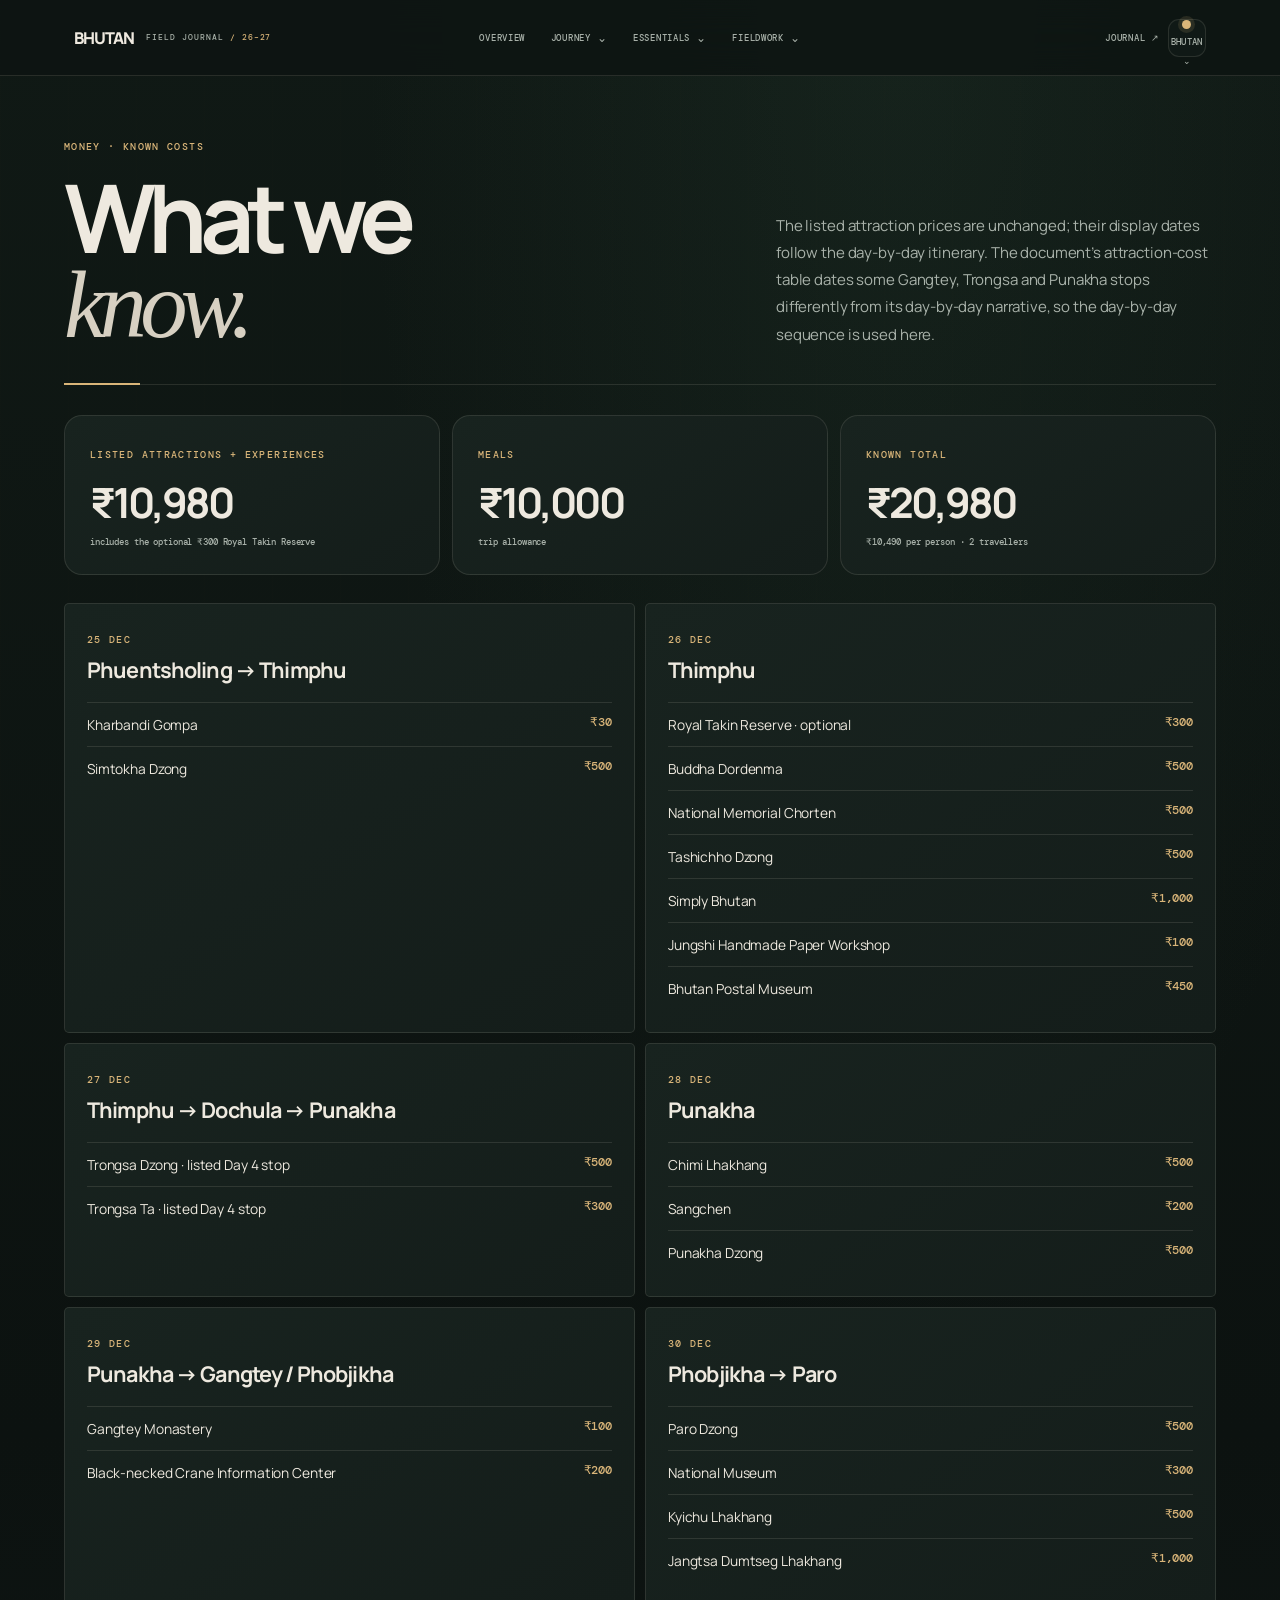
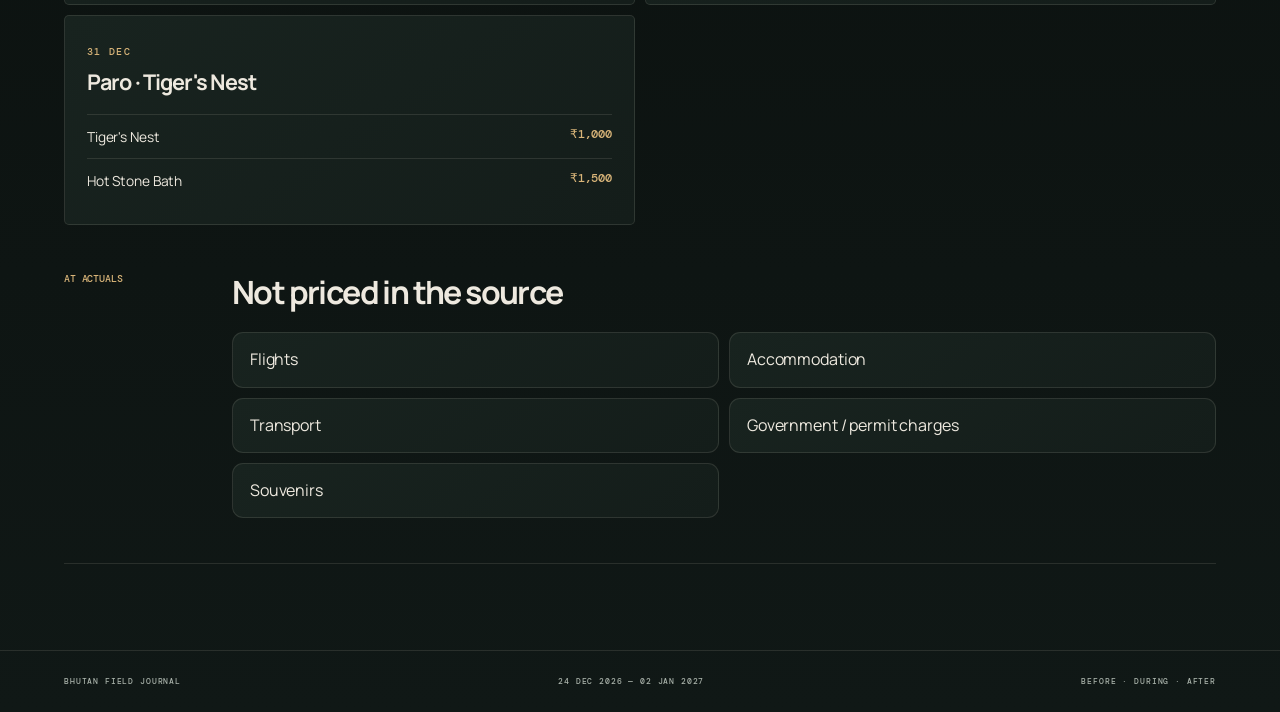
==== commit 866acd2d: "Refresh shared navigation assets on core pages" ====
--- a/budget.html
+++ b/budget.html
@@ -1,4 +1,4 @@
-<!doctype html><html lang="en"><head><meta charset="utf-8"><meta name="viewport" content="width=device-width,initial-scale=1"><meta name="theme-color" content="#0a0f14"><title>Budget · Bhutan</title><script>try{document.documentElement.dataset.theme=localStorage.getItem("bhutan-theme")||"bhutan"}catch(e){document.documentElement.dataset.theme="bhutan"}</script><link rel="stylesheet" href="styles.css?v=field-journal-2">
+<!doctype html><html lang="en"><head><meta charset="utf-8"><meta name="viewport" content="width=device-width,initial-scale=1"><meta name="theme-color" content="#0a0f14"><title>Budget · Bhutan</title><script>try{document.documentElement.dataset.theme=localStorage.getItem("bhutan-theme")||"bhutan"}catch(e){document.documentElement.dataset.theme="bhutan"}</script><link rel="stylesheet" href="styles.css?v=pdw-nav-1">
 </head>
 <body><nav class="site-nav"><a class="brand" href="index.html"><strong>BHUTAN</strong><span>FIELD JOURNAL <i>/ 26–27</i></span></a>
 <div class="navlinks" aria-label="Site sections"><a href="index.html">Overview</a><details class="nav-group"><summary>Journey <span>⌄</span></summary><div class="nav-menu"><a href="itinerary.html">Itinerary<small>Day by day</small></a><a href="route.html">Route &amp; map<small>Places and road links</small></a></div></details>
@@ -24,5 +24,5 @@
 <article class="cost-group"><div class="cost-group-head"><span class="tag">31 DEC</span><h2>Paro · Tiger's Nest</h2></div><div class="cost-row"><span>Tiger's Nest</span><b>₹1,000</b></div><div class="cost-row"><span>Hot Stone Bath</span><b>₹1,500</b></div></article>
 </div>
 <section class="day"><div class="dayno">AT ACTUALS</div><div><h2>Not priced in the source</h2><div class="items"><div class="item">Flights</div><div class="item">Accommodation</div><div class="item">Transport</div><div class="item">Government / permit charges</div><div class="item">Souvenirs</div></div></div></section>
-</main><footer class="site-footer"><span>BHUTAN FIELD JOURNAL</span><span>24 DEC 2026 — 02 JAN 2027</span><span>BEFORE · DURING · AFTER</span></footer><script src="theme.js?v=field-journal-2"></script>
+</main><footer class="site-footer"><span>BHUTAN FIELD JOURNAL</span><span>24 DEC 2026 — 02 JAN 2027</span><span>BEFORE · DURING · AFTER</span></footer><script src="theme.js?v=pdw-nav-1"></script>
 </body></html>
--- a/styles.css
+++ b/styles.css
@@ -417,3 +417,339 @@
   .site-nav .navlinks{overflow:visible;flex-wrap:wrap;row-gap:5px}
   .nav-menu{top:calc(var(--field-nav-height,108px) + 4px)}
 }
+
+
+/* PDW-inspired navigation experiment — keep the Bhutan theme tokens. */
+.site-nav{
+  position:sticky;
+  top:0;
+  z-index:100;
+  isolation:isolate;
+  overflow:visible;
+  min-height:76px;
+  height:76px;
+  display:grid;
+  grid-template-columns:minmax(175px,1fr) auto minmax(175px,1fr);
+  align-items:center;
+  gap:24px;
+  padding:0 clamp(22px,5.8vw,84px);
+  background:color-mix(in srgb,var(--nav-bg,var(--layer)) 90%,transparent);
+  border-bottom:1px solid var(--line);
+  backdrop-filter:blur(18px);
+}
+.site-nav .brand{
+  display:flex;
+  align-items:center;
+  gap:12px;
+  min-width:0;
+  flex:0 0 auto;
+  white-space:nowrap;
+  color:var(--text);
+  text-decoration:none;
+}
+.site-nav .brand strong{
+  font-size:1.02rem;
+  font-weight:800;
+  letter-spacing:-.075em;
+}
+.site-nav .brand span{
+  margin:0;
+  color:var(--muted);
+  font:500 .51rem 'DM Mono',monospace;
+  letter-spacing:.12em;
+}
+.site-nav .brand span i{
+  color:var(--accent);
+  font-style:normal;
+}
+.site-nav .navlinks{
+  display:flex;
+  align-items:center;
+  justify-content:center;
+  gap:clamp(15px,2vw,28px);
+  min-width:0;
+  max-width:none;
+  margin:0;
+  padding:0;
+  overflow:visible;
+  color:var(--muted);
+  font:500 .59rem 'DM Mono',monospace;
+  letter-spacing:.075em;
+  text-transform:uppercase;
+}
+.site-nav .navlinks>a,
+.site-nav .nav-group>summary{
+  position:relative;
+  display:flex;
+  align-items:center;
+  gap:6px;
+  min-height:38px;
+  padding:9px 0;
+  white-space:nowrap;
+  cursor:pointer;
+  color:var(--muted);
+  text-decoration:none;
+  transition:color .2s;
+}
+.site-nav .navlinks>a::after,
+.site-nav .nav-group>summary::after{
+  content:"";
+  position:absolute;
+  left:0;
+  right:0;
+  bottom:4px;
+  height:2px;
+  border-radius:3px;
+  background:var(--accent);
+  transform:scaleX(0);
+  transform-origin:left center;
+  transition:transform .2s ease;
+}
+.site-nav .navlinks>a:hover,
+.site-nav .navlinks>a.active,
+.site-nav .nav-group>summary:hover,
+.site-nav .nav-group>summary.active{
+  color:var(--text);
+}
+.site-nav .navlinks>a:hover::after,
+.site-nav .navlinks>a.active::after,
+.site-nav .nav-group>summary:hover::after,
+.site-nav .nav-group>summary.active::after{
+  transform:scaleX(1);
+}
+.site-nav .nav-group{
+  position:relative;
+  z-index:1;
+  flex:0 0 auto;
+}
+.site-nav .nav-group[open]{z-index:120}
+.site-nav .nav-group>summary{list-style:none}
+.site-nav .nav-group>summary::-webkit-details-marker{display:none}
+.site-nav .nav-group>summary>span{
+  color:var(--muted);
+  font-size:.78rem;
+  transition:transform .2s ease;
+}
+.site-nav .nav-group[open]>summary>span{transform:rotate(180deg)}
+.site-nav .nav-menu{
+  position:absolute;
+  z-index:130;
+  top:calc(100% + 10px);
+  left:-14px;
+  width:min(245px,calc(100vw - 24px));
+  max-width:calc(100vw - 24px);
+  max-height:min(70vh,520px);
+  overflow-x:hidden;
+  overflow-y:auto;
+  overscroll-behavior:contain;
+  box-sizing:border-box;
+  padding:7px;
+  border:1px solid var(--line);
+  border-radius:10px;
+  background:var(--layer);
+  box-shadow:0 22px 55px rgba(0,0,0,.3);
+}
+.site-nav .nav-group:last-child>.nav-menu{left:auto;right:-8px}
+.site-nav .nav-menu a{
+  display:flex;
+  flex-direction:column;
+  gap:3px;
+  min-width:0;
+  padding:12px;
+  border-radius:6px;
+  color:var(--text);
+  font:500 .7rem Manrope,system-ui,sans-serif;
+  letter-spacing:0;
+  line-height:1.4;
+  text-transform:none;
+  white-space:normal;
+  overflow-wrap:anywhere;
+}
+.site-nav .nav-menu a:hover,
+.site-nav .nav-menu a.active{
+  background:var(--card2);
+  color:var(--accent);
+}
+.site-nav .nav-menu small{
+  color:var(--muted);
+  font:400 .61rem Manrope,system-ui,sans-serif;
+  letter-spacing:0;
+  line-height:1.4;
+  text-transform:none;
+}
+.site-nav .nav-actions{
+  display:flex;
+  align-items:center;
+  justify-self:end;
+  gap:8px;
+  min-width:0;
+  position:relative;
+  z-index:140;
+}
+.site-nav .theme-picker{position:relative;z-index:145}
+.site-nav .theme-toggle{
+  width:38px;
+  height:38px;
+  display:grid;
+  place-items:center;
+  padding:0;
+  border:1px solid var(--line);
+  border-radius:11px;
+  background:var(--layer);
+  color:var(--muted);
+  cursor:pointer;
+  transition:transform .2s,border-color .2s,background .2s;
+}
+.site-nav .theme-toggle:hover,
+.site-nav .theme-picker[open]>.theme-toggle{
+  border-color:var(--accent-border,var(--line));
+  background:var(--card2);
+  color:var(--text);
+}
+.site-nav .theme-dot{
+  width:9px;
+  height:9px;
+  margin:0;
+  border-radius:50%;
+  background:var(--accent);
+  box-shadow:0 0 0 4px var(--accent-soft);
+}
+.site-nav .nav-sr-only{
+  position:absolute!important;
+  width:1px!important;
+  height:1px!important;
+  padding:0!important;
+  margin:-1px!important;
+  overflow:hidden!important;
+  clip:rect(0,0,0,0)!important;
+  white-space:nowrap!important;
+  border:0!important;
+}
+.site-nav .theme-menu{
+  top:calc(100% + 11px);
+  right:0;
+  left:auto;
+  z-index:150;
+  background:var(--layer);
+}
+.site-nav .menu-toggle{
+  display:none;
+  width:38px;
+  height:38px;
+  place-items:center;
+  padding:0;
+  border:1px solid var(--line);
+  border-radius:11px;
+  background:var(--layer);
+  color:var(--muted);
+  cursor:pointer;
+  transition:border-color .2s,background .2s,color .2s;
+}
+.site-nav .menu-toggle:hover,
+.site-nav .menu-toggle[aria-expanded="true"]{
+  border-color:var(--accent-border,var(--line));
+  background:var(--card2);
+  color:var(--text);
+}
+.site-nav .menu-toggle-bars{
+  display:flex;
+  width:15px;
+  flex-direction:column;
+  gap:4px;
+}
+.site-nav .menu-toggle-bars i{
+  display:block;
+  width:15px;
+  height:1.5px;
+  border-radius:2px;
+  background:currentColor;
+  transition:transform .2s,opacity .2s;
+}
+.site-nav .menu-toggle[aria-expanded="true"] .menu-toggle-bars i:first-child{transform:translateY(5.5px) rotate(45deg)}
+.site-nav .menu-toggle[aria-expanded="true"] .menu-toggle-bars i:nth-child(2){opacity:0}
+.site-nav .menu-toggle[aria-expanded="true"] .menu-toggle-bars i:last-child{transform:translateY(-5.5px) rotate(-45deg)}
+.site-nav :where(a,button,summary):focus-visible{
+  outline:2px solid var(--accent);
+  outline-offset:4px;
+  border-radius:4px;
+}
+@media(max-width:1120px){
+  .site-nav{
+    padding-left:26px;
+    padding-right:26px;
+    gap:16px;
+    grid-template-columns:minmax(150px,1fr) auto minmax(52px,auto);
+  }
+  .site-nav .brand span{display:none}
+  .site-nav .navlinks{gap:clamp(12px,1.5vw,18px)}
+  .site-nav .nav-actions{gap:7px}
+}
+@media(max-width:900px){
+  .site-nav{
+    height:auto;
+    min-height:68px;
+    display:grid;
+    grid-template-columns:minmax(0,1fr) auto;
+    grid-template-rows:68px auto;
+    gap:0 12px;
+    padding:0 clamp(18px,4vw,32px);
+  }
+  .site-nav .brand{grid-column:1;grid-row:1;align-self:center}
+  .site-nav .nav-actions{grid-column:2;grid-row:1}
+  .site-nav .theme-toggle,.site-nav .menu-toggle{width:36px;height:36px}
+  .site-nav .menu-toggle{display:grid}
+  .site-nav .navlinks{
+    display:none;
+    grid-column:1/-1;
+    grid-row:2;
+    width:100%;
+    flex-direction:column;
+    align-items:stretch;
+    justify-content:flex-start;
+    gap:0;
+    padding:0 0 15px;
+    overflow:visible;
+  }
+  .site-nav .navlinks.is-open{display:flex}
+  .site-nav .navlinks>a,
+  .site-nav .nav-group>summary{
+    width:100%;
+    min-height:43px;
+    padding:11px 2px;
+    border-bottom:1px solid var(--line);
+    font-size:.62rem;
+  }
+  .site-nav .nav-group{width:100%}
+  .site-nav .nav-group>summary{justify-content:space-between}
+  .site-nav .nav-menu,
+  .site-nav .nav-group:last-child>.nav-menu{
+    position:static;
+    width:100%;
+    max-width:none;
+    max-height:none;
+    display:grid;
+    grid-template-columns:1fr;
+    gap:2px;
+    margin:7px 0 12px;
+    padding:5px;
+    border:1px solid var(--line);
+    border-left:2px solid var(--accent);
+    border-radius:8px;
+    background:var(--card);
+    box-shadow:none;
+    overflow:visible;
+  }
+  .site-nav .nav-menu a{padding:10px 12px}
+  .site-nav .nav-group>summary::after{display:none}
+  .site-nav .nav-menu a:focus-visible{outline-offset:-2px}
+}
+@media(max-width:600px){
+  .site-nav{padding:0 16px;grid-template-rows:64px auto}
+  .site-nav .brand{gap:8px}
+  .site-nav .brand strong{font-size:.94rem}
+  .site-nav .brand span{display:none}
+  .site-nav .navlinks{padding-bottom:12px}
+}
+@media(prefers-reduced-motion:reduce){
+  .site-nav :where(*,::before,::after){transition:none!important}
+}
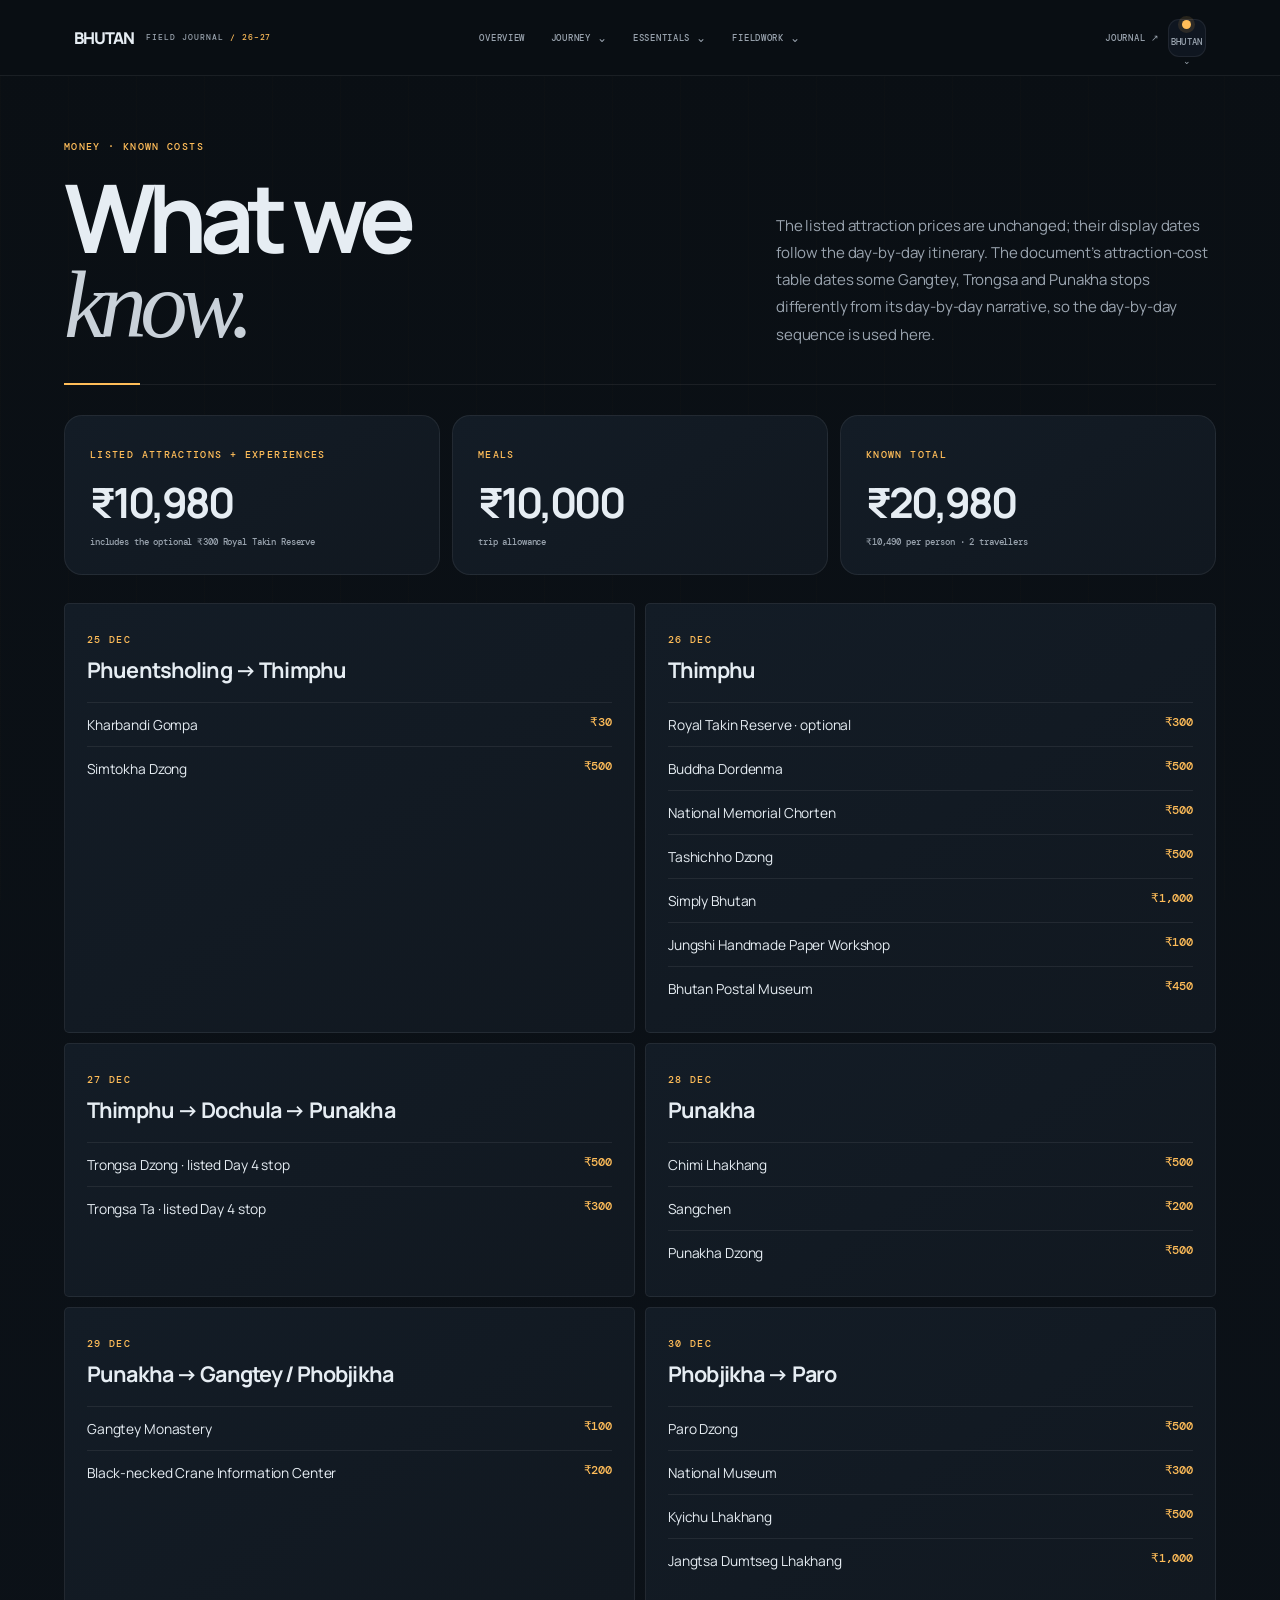
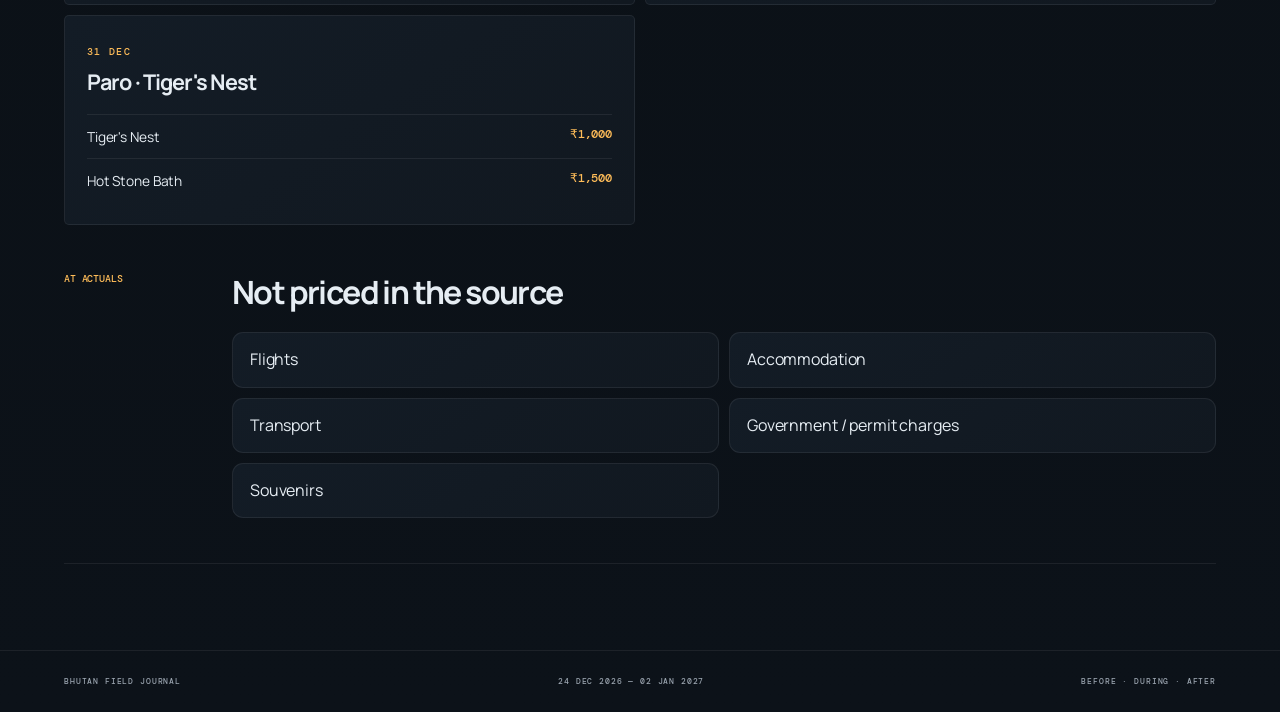
==== commit 79314213: "Implement Bhutan dark/light mode and homepage navigation" ====
--- a/budget.html
+++ b/budget.html
@@ -1,4 +1,4 @@
-<!doctype html><html lang="en"><head><meta charset="utf-8"><meta name="viewport" content="width=device-width,initial-scale=1"><meta name="theme-color" content="#0a0f14"><title>Budget · Bhutan</title><script>try{document.documentElement.dataset.theme=localStorage.getItem("bhutan-theme")||"bhutan"}catch(e){document.documentElement.dataset.theme="bhutan"}</script><link rel="stylesheet" href="styles.css?v=pdw-nav-1">
+<!doctype html><html lang="en"><head><meta charset="utf-8"><meta name="viewport" content="width=device-width,initial-scale=1"><meta name="theme-color" content="#0a0f14"><title>Budget · Bhutan</title><script>try{const mode=localStorage.getItem("bhutan-theme");document.documentElement.dataset.theme=mode==="light"?"bhutan-light":"bhutan-dark"}catch(e){document.documentElement.dataset.theme="bhutan-dark"}</script><link rel="stylesheet" href="styles.css?v=bhutan-mode-1">
 </head>
 <body><nav class="site-nav"><a class="brand" href="index.html"><strong>BHUTAN</strong><span>FIELD JOURNAL <i>/ 26–27</i></span></a>
 <div class="navlinks" aria-label="Site sections"><a href="index.html">Overview</a><details class="nav-group"><summary>Journey <span>⌄</span></summary><div class="nav-menu"><a href="itinerary.html">Itinerary<small>Day by day</small></a><a href="route.html">Route &amp; map<small>Places and road links</small></a></div></details>
@@ -24,5 +24,5 @@
 <article class="cost-group"><div class="cost-group-head"><span class="tag">31 DEC</span><h2>Paro · Tiger's Nest</h2></div><div class="cost-row"><span>Tiger's Nest</span><b>₹1,000</b></div><div class="cost-row"><span>Hot Stone Bath</span><b>₹1,500</b></div></article>
 </div>
 <section class="day"><div class="dayno">AT ACTUALS</div><div><h2>Not priced in the source</h2><div class="items"><div class="item">Flights</div><div class="item">Accommodation</div><div class="item">Transport</div><div class="item">Government / permit charges</div><div class="item">Souvenirs</div></div></div></section>
-</main><footer class="site-footer"><span>BHUTAN FIELD JOURNAL</span><span>24 DEC 2026 — 02 JAN 2027</span><span>BEFORE · DURING · AFTER</span></footer><script src="theme.js?v=pdw-nav-1"></script>
+</main><footer class="site-footer"><span>BHUTAN FIELD JOURNAL</span><span>24 DEC 2026 — 02 JAN 2027</span><span>BEFORE · DURING · AFTER</span></footer><script src="theme.js?v=bhutan-mode-1"></script>
 </body></html>
